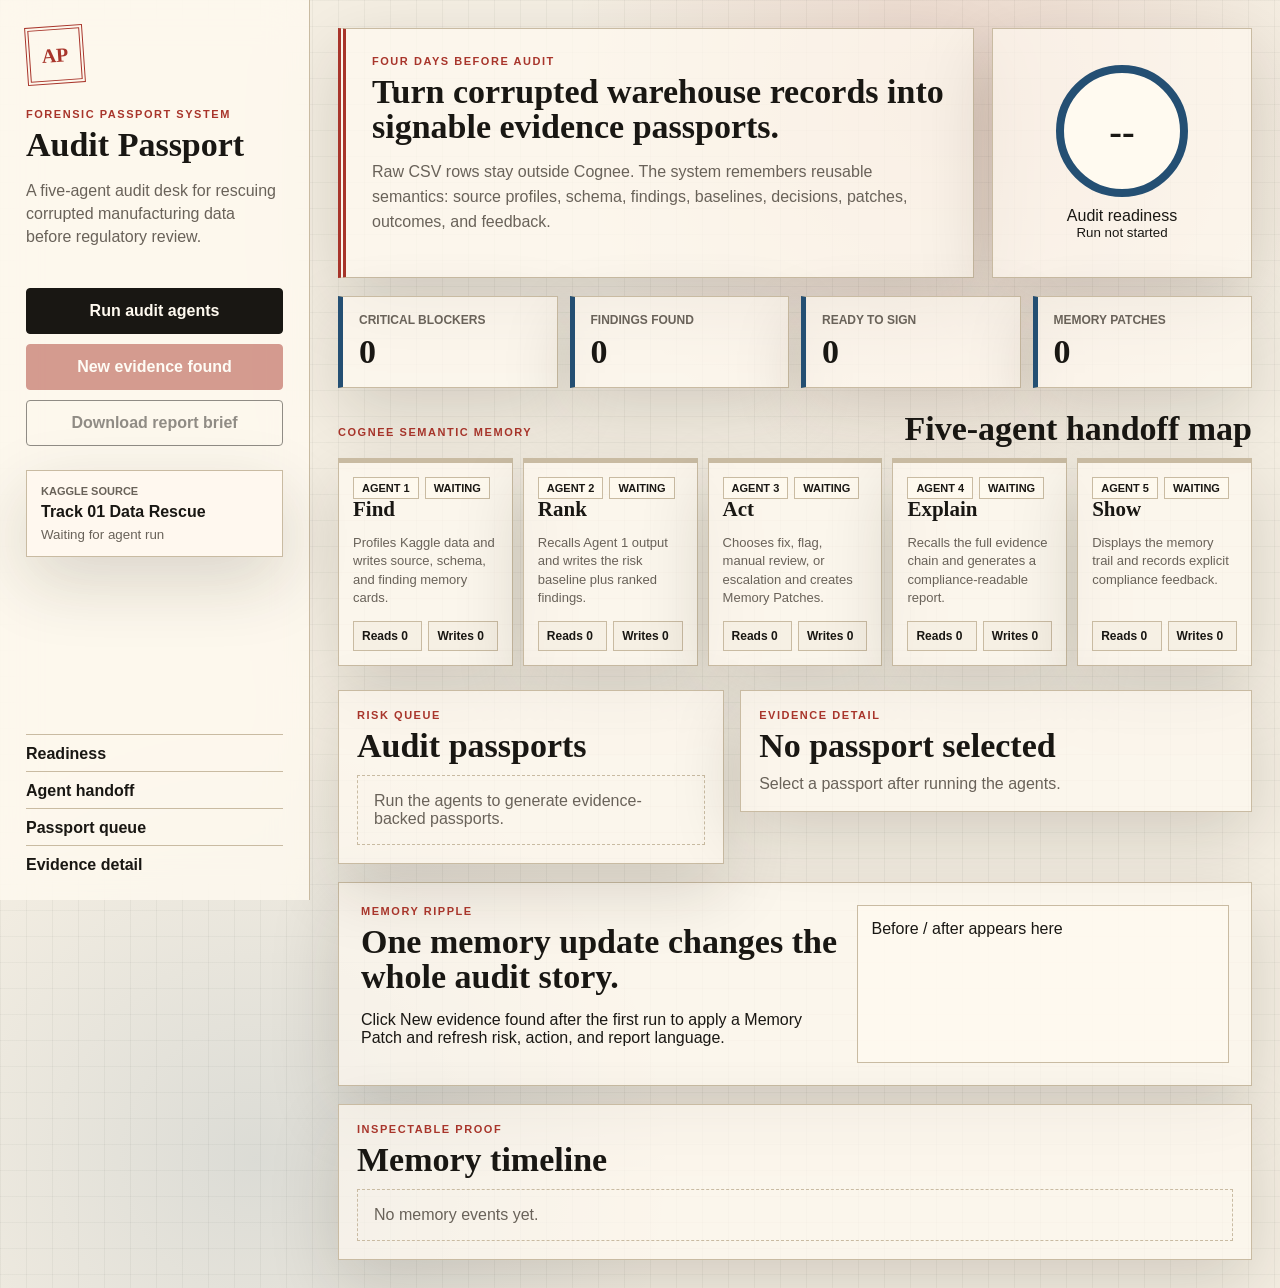
==== web/index.html @ de4929f5 "Initial Audit Passport implementation" ====
<!doctype html>
<html lang="en">
  <head>
    <meta charset="utf-8" />
    <meta name="viewport" content="width=device-width, initial-scale=1" />
    <title>Audit Passport</title>
    <link rel="stylesheet" href="./styles.css" />
  </head>
  <body>
    <div class="app-shell">
      <aside class="sidebar">
        <div class="brand-mark">AP</div>
        <div>
          <p class="eyebrow">Forensic Passport System</p>
          <h1>Audit Passport</h1>
          <p class="sidebar-copy">
            A five-agent audit desk for rescuing corrupted manufacturing data before regulatory review.
          </p>
        </div>

        <div class="control-stack">
          <button class="primary-action" id="runAgentsBtn" type="button">Run audit agents</button>
          <button class="secondary-action" id="rippleBtn" type="button" disabled>New evidence found</button>
          <button class="ghost-action" id="downloadReportBtn" type="button" disabled>Download report brief</button>
        </div>

        <div class="source-panel">
          <span class="panel-label">Kaggle source</span>
          <strong>Track 01 Data Rescue</strong>
          <small id="sourceMeta">Waiting for agent run</small>
        </div>

        <nav class="rail-nav" aria-label="Audit Passport sections">
          <a href="#readiness">Readiness</a>
          <a href="#handoff">Agent handoff</a>
          <a href="#queue">Passport queue</a>
          <a href="#detail">Evidence detail</a>
        </nav>
      </aside>

      <main>
        <section class="hero" id="readiness">
          <div class="hero-copy">
            <p class="eyebrow">Four days before audit</p>
            <h2>Turn corrupted warehouse records into signable evidence passports.</h2>
            <p>
              Raw CSV rows stay outside Cognee. The system remembers reusable semantics:
              source profiles, schema, findings, baselines, decisions, patches, outcomes, and feedback.
            </p>
          </div>
          <div class="readiness-card">
            <div class="score-ring" id="scoreRing">--</div>
            <span>Audit readiness</span>
            <small id="runId">Run not started</small>
          </div>
        </section>

        <section class="metric-grid" aria-label="Audit metrics">
          <article>
            <span>Critical blockers</span>
            <strong id="criticalMetric">0</strong>
          </article>
          <article>
            <span>Findings found</span>
            <strong id="findingsMetric">0</strong>
          </article>
          <article>
            <span>Ready to sign</span>
            <strong id="readyMetric">0</strong>
          </article>
          <article>
            <span>Memory patches</span>
            <strong id="patchMetric">0</strong>
          </article>
        </section>

        <section class="stage-section" id="handoff">
          <div class="section-heading">
            <p class="eyebrow">Cognee semantic memory</p>
            <h2>Five-agent handoff map</h2>
          </div>
          <div class="stage-grid" id="stageGrid"></div>
        </section>

        <section class="workbench">
          <div class="queue-panel" id="queue">
            <div class="section-heading compact">
              <p class="eyebrow">Risk queue</p>
              <h2>Audit passports</h2>
            </div>
            <div class="passport-list" id="passportList">
              <div class="empty-state">Run the agents to generate evidence-backed passports.</div>
            </div>
          </div>

          <div class="detail-panel" id="detail">
            <div class="section-heading compact">
              <p class="eyebrow">Evidence detail</p>
              <h2 id="detailTitle">No passport selected</h2>
            </div>
            <div id="passportDetail" class="detail-body">
              Select a passport after running the agents.
            </div>
          </div>
        </section>

        <section class="ripple-section">
          <div class="ripple-card">
            <div>
              <p class="eyebrow">Memory Ripple</p>
              <h2>One memory update changes the whole audit story.</h2>
              <p id="rippleSummary">
                Click New evidence found after the first run to apply a Memory Patch and refresh risk, action, and report language.
              </p>
            </div>
            <div class="diff-card" id="diffCard">
              <span>Before / after appears here</span>
            </div>
          </div>
        </section>

        <section class="timeline-section">
          <div class="section-heading compact">
            <p class="eyebrow">Inspectable proof</p>
            <h2>Memory timeline</h2>
          </div>
          <div class="timeline" id="memoryTimeline">
            <div class="empty-state">No memory events yet.</div>
          </div>
        </section>
      </main>
    </div>

    <script src="./app.js"></script>
  </body>
</html>
---- web/styles.css ----
:root {
  --paper: #f5efe3;
  --paper-2: #fffaf0;
  --ink: #191713;
  --muted: #696259;
  --rule: #c9bba2;
  --red: #a8352b;
  --blue: #244f73;
  --green: #2e684d;
  --gold: #a77b32;
  --shadow: 0 24px 70px rgba(31, 24, 15, 0.16);
}

* {
  box-sizing: border-box;
}

body {
  margin: 0;
  min-height: 100vh;
  color: var(--ink);
  font-family: "Aptos", "Segoe UI", sans-serif;
  background:
    radial-gradient(circle at 74% 8%, rgba(168, 53, 43, 0.13), transparent 24rem),
    radial-gradient(circle at 20% 90%, rgba(36, 79, 115, 0.12), transparent 26rem),
    linear-gradient(90deg, rgba(25, 23, 19, 0.045) 1px, transparent 1px),
    linear-gradient(rgba(25, 23, 19, 0.035) 1px, transparent 1px),
    var(--paper);
  background-size: auto, auto, 26px 26px, 26px 26px, auto;
}

button,
a {
  font: inherit;
}

button {
  cursor: pointer;
}

button:disabled {
  cursor: not-allowed;
  opacity: 0.48;
}

.app-shell {
  display: grid;
  grid-template-columns: 310px minmax(0, 1fr);
  min-height: 100vh;
}

.sidebar {
  position: sticky;
  top: 0;
  height: 100vh;
  padding: 26px;
  display: flex;
  flex-direction: column;
  gap: 24px;
  border-right: 1px solid var(--rule);
  background: rgba(255, 250, 240, 0.78);
  backdrop-filter: blur(18px);
}

.brand-mark {
  width: 58px;
  height: 58px;
  display: grid;
  place-items: center;
  border: 4px double var(--red);
  color: var(--red);
  font-family: Georgia, serif;
  font-size: 20px;
  font-weight: 800;
  transform: rotate(-4deg);
}

.eyebrow {
  margin: 0 0 8px;
  color: var(--red);
  font-size: 11px;
  font-weight: 900;
  letter-spacing: 0.14em;
  text-transform: uppercase;
}

h1,
h2,
h3 {
  margin: 0;
  font-family: Georgia, "Times New Roman", serif;
  line-height: 1.02;
  letter-spacing: 0;
}

h1 {
  font-size: 34px;
}

h2 {
  font-size: 34px;
}

h3 {
  font-size: 21px;
}

.sidebar-copy {
  color: var(--muted);
  line-height: 1.45;
}

.control-stack {
  display: grid;
  gap: 10px;
}

.primary-action,
.secondary-action,
.ghost-action {
  min-height: 46px;
  border-radius: 4px;
  border: 1px solid var(--ink);
  font-weight: 850;
}

.primary-action {
  background: var(--ink);
  color: var(--paper-2);
}

.secondary-action {
  background: var(--red);
  border-color: var(--red);
  color: #fff;
}

.ghost-action {
  background: transparent;
  color: var(--ink);
}

.source-panel,
.readiness-card,
.metric-grid article,
.stage-card,
.queue-panel,
.detail-panel,
.ripple-card,
.timeline-section {
  border: 1px solid var(--rule);
  background: rgba(255, 250, 240, 0.68);
  box-shadow: var(--shadow);
}

.source-panel {
  padding: 14px;
}

.panel-label {
  display: block;
  margin-bottom: 6px;
  color: var(--muted);
  font-size: 11px;
  font-weight: 800;
  text-transform: uppercase;
}

.source-panel small {
  display: block;
  margin-top: 6px;
  color: var(--muted);
}

.rail-nav {
  display: grid;
  gap: 8px;
  margin-top: auto;
}

.rail-nav a {
  color: var(--ink);
  text-decoration: none;
  font-weight: 800;
  border-top: 1px solid var(--rule);
  padding-top: 10px;
}

main {
  padding: 28px;
}

.hero {
  display: grid;
  grid-template-columns: minmax(0, 1fr) 260px;
  gap: 18px;
  align-items: stretch;
  margin-bottom: 18px;
}

.hero-copy {
  padding: 26px;
  border: 1px solid var(--rule);
  border-left: 8px double var(--red);
  background: rgba(255, 250, 240, 0.72);
  box-shadow: var(--shadow);
}

.hero-copy p:last-child {
  max-width: 850px;
  color: var(--muted);
  line-height: 1.55;
}

.readiness-card {
  padding: 22px;
  display: grid;
  align-content: center;
  justify-items: center;
  text-align: center;
}

.score-ring {
  width: 132px;
  height: 132px;
  display: grid;
  place-items: center;
  border-radius: 999px;
  border: 8px solid var(--blue);
  background: var(--paper-2);
  font-family: Georgia, serif;
  font-size: 38px;
  font-weight: 900;
  margin-bottom: 10px;
}

.metric-grid {
  display: grid;
  grid-template-columns: repeat(4, minmax(0, 1fr));
  gap: 12px;
  margin-bottom: 24px;
}

.metric-grid article {
  padding: 16px;
  border-left: 5px solid var(--blue);
}

.metric-grid span {
  display: block;
  color: var(--muted);
  font-size: 12px;
  font-weight: 900;
  text-transform: uppercase;
}

.metric-grid strong {
  display: block;
  margin-top: 6px;
  font-family: Georgia, serif;
  font-size: 34px;
}

.section-heading {
  display: flex;
  align-items: end;
  justify-content: space-between;
  gap: 16px;
  margin: 12px 0;
}

.section-heading.compact {
  display: block;
  margin-top: 0;
}

.stage-grid {
  display: grid;
  grid-template-columns: repeat(5, minmax(0, 1fr));
  gap: 10px;
  margin-bottom: 24px;
}

.stage-card {
  min-height: 202px;
  padding: 14px;
  display: flex;
  flex-direction: column;
  justify-content: space-between;
}

.stage-card.ready {
  border-top: 5px solid var(--green);
}

.stage-card.waiting {
  border-top: 5px solid var(--rule);
}

.chip-row {
  display: flex;
  flex-wrap: wrap;
  gap: 6px;
}

.chip {
  display: inline-flex;
  align-items: center;
  border: 1px solid var(--rule);
  background: rgba(255, 250, 240, 0.82);
  padding: 4px 8px;
  font-size: 11px;
  font-weight: 900;
  text-transform: uppercase;
}

.stage-card p {
  color: var(--muted);
  line-height: 1.42;
  font-size: 13px;
}

.memory-count {
  display: grid;
  grid-template-columns: 1fr 1fr;
  gap: 6px;
}

.memory-count span {
  border: 1px solid var(--rule);
  background: rgba(245, 239, 227, 0.8);
  padding: 7px 8px;
  font-size: 12px;
  font-weight: 900;
}

.workbench {
  display: grid;
  grid-template-columns: minmax(340px, 0.86fr) minmax(0, 1.14fr);
  gap: 16px;
  align-items: start;
}

.queue-panel,
.detail-panel,
.timeline-section {
  padding: 18px;
}

.passport-list {
  display: grid;
  gap: 10px;
}

.passport-item {
  width: 100%;
  text-align: left;
  padding: 14px;
  background: rgba(255, 250, 240, 0.8);
  border: 1px solid var(--rule);
  border-left: 5px solid var(--blue);
  color: var(--ink);
}

.passport-item.active {
  border-left-color: var(--red);
  box-shadow: 0 12px 26px rgba(168, 53, 43, 0.12);
}

.passport-top {
  display: flex;
  align-items: center;
  justify-content: space-between;
  gap: 8px;
}

.severity-critical {
  color: var(--red);
}

.severity-high {
  color: #b85f21;
}

.severity-medium {
  color: var(--gold);
}

.severity-low {
  color: var(--green);
}

.passport-item strong {
  display: block;
  margin: 6px 0;
}

.passport-item small {
  color: var(--muted);
}

.detail-body {
  color: var(--muted);
}

.detail-block {
  padding: 14px;
  margin-bottom: 10px;
  border: 1px solid var(--rule);
  background: rgba(255, 250, 240, 0.72);
}

.detail-block strong {
  color: var(--ink);
}

.evidence-grid {
  display: grid;
  gap: 8px;
}

.evidence-row {
  border: 1px solid var(--rule);
  background: rgba(245, 239, 227, 0.75);
  padding: 10px;
}

.ripple-section {
  margin-top: 18px;
}

.ripple-card {
  padding: 22px;
  display: grid;
  grid-template-columns: minmax(0, 1fr) minmax(320px, 0.78fr);
  gap: 18px;
  align-items: stretch;
}

.diff-card {
  border: 1px solid var(--rule);
  background: rgba(255, 250, 240, 0.8);
  padding: 14px;
}

.diff-grid {
  display: grid;
  grid-template-columns: 1fr 1fr;
  gap: 10px;
}

.diff-box {
  border: 1px solid var(--rule);
  padding: 12px;
  min-height: 120px;
}

.diff-box.after {
  border-color: var(--green);
}

.diff-label {
  color: var(--muted);
  font-size: 11px;
  font-weight: 900;
  text-transform: uppercase;
}

.timeline-section {
  margin-top: 18px;
}

.timeline {
  display: grid;
  gap: 8px;
}

.timeline-event {
  display: grid;
  grid-template-columns: 150px 130px minmax(0, 1fr);
  gap: 10px;
  padding: 10px 0;
  border-top: 1px solid var(--rule);
  font-size: 13px;
}

.empty-state {
  color: var(--muted);
  border: 1px dashed var(--rule);
  padding: 16px;
}

@media (max-width: 1120px) {
  .app-shell {
    grid-template-columns: 1fr;
  }

  .sidebar {
    position: relative;
    height: auto;
  }

  .hero,
  .workbench,
  .ripple-card {
    grid-template-columns: 1fr;
  }

  .stage-grid,
  .metric-grid {
    grid-template-columns: repeat(2, minmax(0, 1fr));
  }
}

@media (max-width: 680px) {
  main,
  .sidebar {
    padding: 16px;
  }

  .stage-grid,
  .metric-grid,
  .diff-grid {
    grid-template-columns: 1fr;
  }

  h2 {
    font-size: 28px;
  }

  .timeline-event {
    grid-template-columns: 1fr;
  }
}
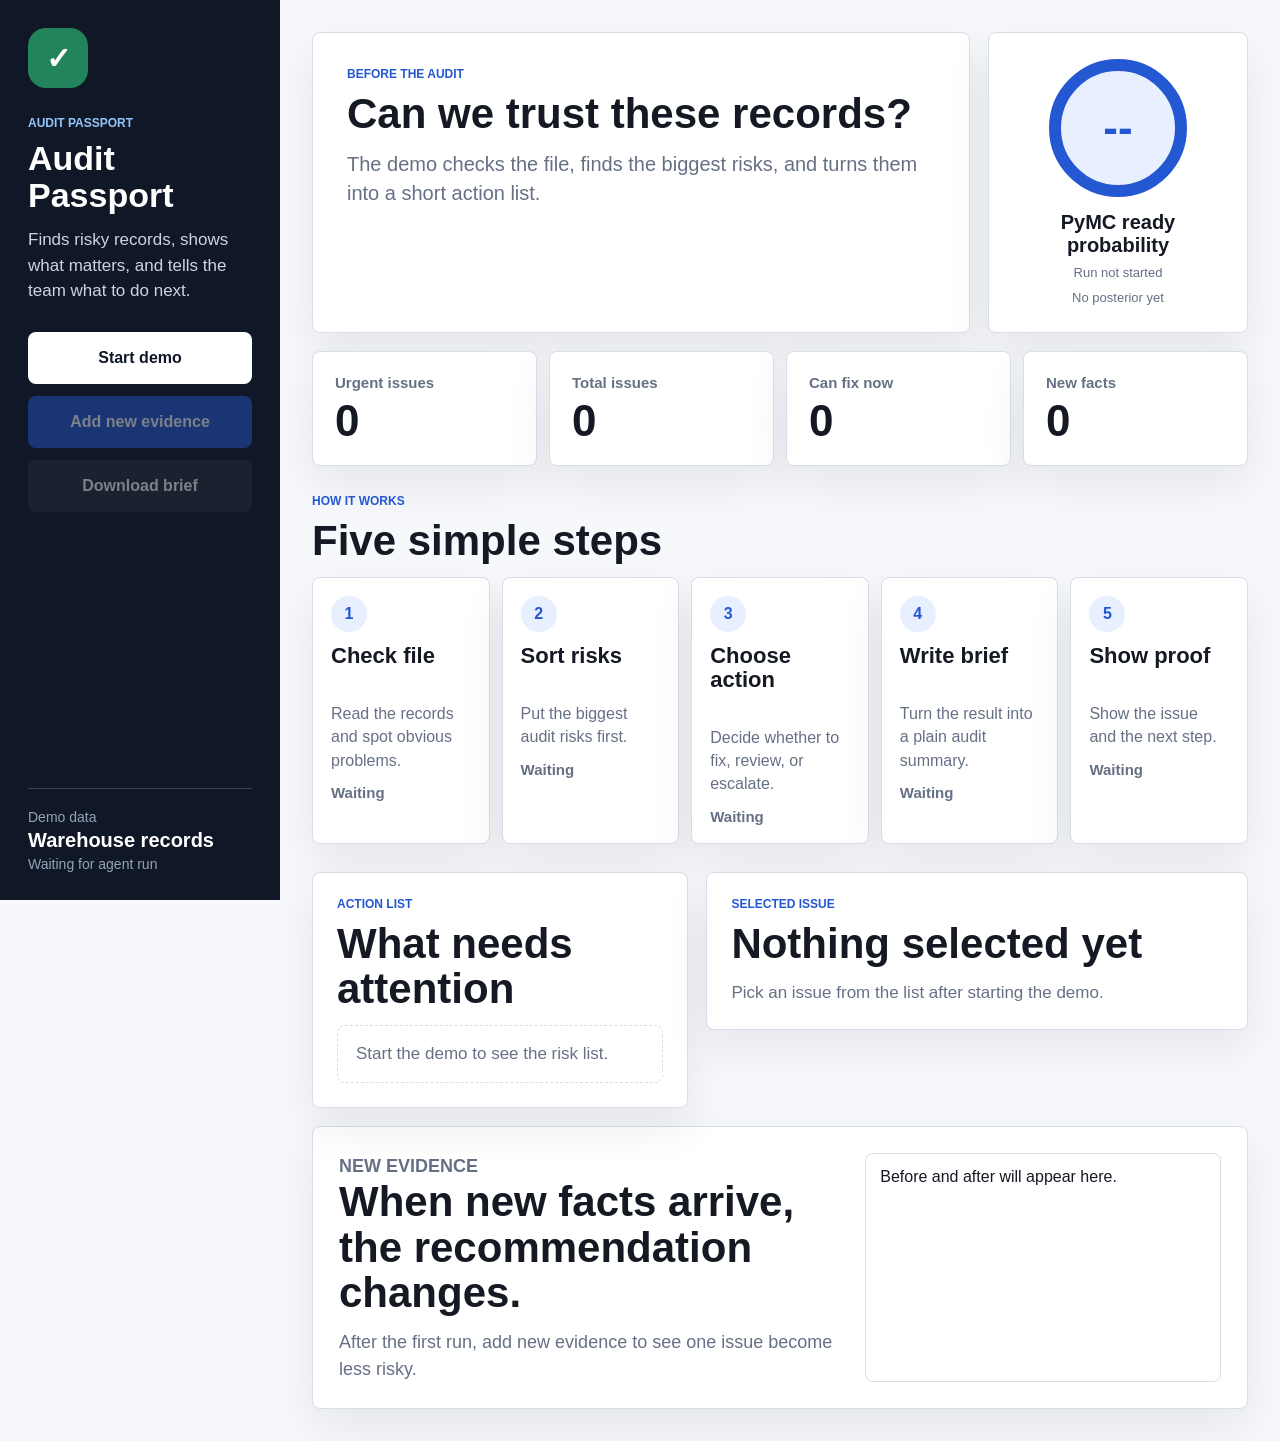
==== commit 57b7d387: "Add PyMC uncertainty scoring" ====
--- a/web/index.html
+++ b/web/index.html
@@ -9,75 +9,68 @@
   <body>
     <div class="app-shell">
       <aside class="sidebar">
-        <div class="brand-mark">AP</div>
+        <div class="brand-mark">✓</div>
         <div>
-          <p class="eyebrow">Forensic Passport System</p>
+          <p class="eyebrow">Audit Passport</p>
           <h1>Audit Passport</h1>
           <p class="sidebar-copy">
-            A five-agent audit desk for rescuing corrupted manufacturing data before regulatory review.
+            Finds risky records, shows what matters, and tells the team what to do next.
           </p>
         </div>
 
         <div class="control-stack">
-          <button class="primary-action" id="runAgentsBtn" type="button">Run audit agents</button>
-          <button class="secondary-action" id="rippleBtn" type="button" disabled>New evidence found</button>
-          <button class="ghost-action" id="downloadReportBtn" type="button" disabled>Download report brief</button>
+          <button class="primary-action" id="runAgentsBtn" type="button">Start demo</button>
+          <button class="secondary-action" id="rippleBtn" type="button" disabled>Add new evidence</button>
+          <button class="ghost-action" id="downloadReportBtn" type="button" disabled>Download brief</button>
         </div>
 
         <div class="source-panel">
-          <span class="panel-label">Kaggle source</span>
-          <strong>Track 01 Data Rescue</strong>
+          <span class="panel-label">Demo data</span>
+          <strong>Warehouse records</strong>
           <small id="sourceMeta">Waiting for agent run</small>
         </div>
-
-        <nav class="rail-nav" aria-label="Audit Passport sections">
-          <a href="#readiness">Readiness</a>
-          <a href="#handoff">Agent handoff</a>
-          <a href="#queue">Passport queue</a>
-          <a href="#detail">Evidence detail</a>
-        </nav>
       </aside>
 
       <main>
         <section class="hero" id="readiness">
           <div class="hero-copy">
-            <p class="eyebrow">Four days before audit</p>
-            <h2>Turn corrupted warehouse records into signable evidence passports.</h2>
+            <p class="eyebrow">Before the audit</p>
+            <h2>Can we trust these records?</h2>
             <p>
-              Raw CSV rows stay outside Cognee. The system remembers reusable semantics:
-              source profiles, schema, findings, baselines, decisions, patches, outcomes, and feedback.
+              The demo checks the file, finds the biggest risks, and turns them into a short action list.
             </p>
           </div>
           <div class="readiness-card">
             <div class="score-ring" id="scoreRing">--</div>
-            <span>Audit readiness</span>
-            <small id="runId">Run not started</small>
+            <span>PyMC ready probability</span>
+            <small id="readyInterval">Run not started</small>
+            <small id="runId">No posterior yet</small>
           </div>
         </section>
 
         <section class="metric-grid" aria-label="Audit metrics">
           <article>
-            <span>Critical blockers</span>
+            <span>Urgent issues</span>
             <strong id="criticalMetric">0</strong>
           </article>
           <article>
-            <span>Findings found</span>
+            <span>Total issues</span>
             <strong id="findingsMetric">0</strong>
           </article>
           <article>
-            <span>Ready to sign</span>
+            <span>Can fix now</span>
             <strong id="readyMetric">0</strong>
           </article>
           <article>
-            <span>Memory patches</span>
+            <span>New facts</span>
             <strong id="patchMetric">0</strong>
           </article>
         </section>
 
         <section class="stage-section" id="handoff">
           <div class="section-heading">
-            <p class="eyebrow">Cognee semantic memory</p>
-            <h2>Five-agent handoff map</h2>
+            <p class="eyebrow">How it works</p>
+            <h2>Five simple steps</h2>
           </div>
           <div class="stage-grid" id="stageGrid"></div>
         </section>
@@ -85,21 +78,21 @@
         <section class="workbench">
           <div class="queue-panel" id="queue">
             <div class="section-heading compact">
-              <p class="eyebrow">Risk queue</p>
-              <h2>Audit passports</h2>
+              <p class="eyebrow">Action list</p>
+              <h2>What needs attention</h2>
             </div>
             <div class="passport-list" id="passportList">
-              <div class="empty-state">Run the agents to generate evidence-backed passports.</div>
+              <div class="empty-state">Start the demo to see the risk list.</div>
             </div>
           </div>
 
           <div class="detail-panel" id="detail">
             <div class="section-heading compact">
-              <p class="eyebrow">Evidence detail</p>
-              <h2 id="detailTitle">No passport selected</h2>
+              <p class="eyebrow">Selected issue</p>
+              <h2 id="detailTitle">Nothing selected yet</h2>
             </div>
             <div id="passportDetail" class="detail-body">
-              Select a passport after running the agents.
+              Pick an issue from the list after starting the demo.
             </div>
           </div>
         </section>
@@ -107,25 +100,15 @@
         <section class="ripple-section">
           <div class="ripple-card">
             <div>
-              <p class="eyebrow">Memory Ripple</p>
-              <h2>One memory update changes the whole audit story.</h2>
+              <p class="eyebrow">New evidence</p>
+              <h2>When new facts arrive, the recommendation changes.</h2>
               <p id="rippleSummary">
-                Click New evidence found after the first run to apply a Memory Patch and refresh risk, action, and report language.
+                After the first run, add new evidence to see one issue become less risky.
               </p>
             </div>
             <div class="diff-card" id="diffCard">
-              <span>Before / after appears here</span>
+              <span>Before and after will appear here.</span>
             </div>
-          </div>
-        </section>
-
-        <section class="timeline-section">
-          <div class="section-heading compact">
-            <p class="eyebrow">Inspectable proof</p>
-            <h2>Memory timeline</h2>
-          </div>
-          <div class="timeline" id="memoryTimeline">
-            <div class="empty-state">No memory events yet.</div>
           </div>
         </section>
       </main>
@@ -134,4 +117,3 @@
     <script src="./app.js"></script>
   </body>
 </html>
-
--- a/web/styles.css
+++ b/web/styles.css
@@ -1,32 +1,34 @@
 :root {
-  --paper: #f5efe3;
-  --paper-2: #fffaf0;
-  --ink: #191713;
-  --muted: #696259;
-  --rule: #c9bba2;
-  --red: #a8352b;
-  --blue: #244f73;
-  --green: #2e684d;
-  --gold: #a77b32;
-  --shadow: 0 24px 70px rgba(31, 24, 15, 0.16);
+  --page: #f7f8fb;
+  --panel: #ffffff;
+  --ink: #151923;
+  --muted: #667085;
+  --line: #d8dde7;
+  --blue: #2458d3;
+  --blue-soft: #e8efff;
+  --red: #c93434;
+  --red-soft: #fff0f0;
+  --green: #21845b;
+  --green-soft: #e7f7ef;
+  --gold: #9a6a15;
+  --gold-soft: #fff5dc;
+  --shadow: 0 18px 45px rgba(21, 25, 35, 0.08);
 }
 
 * {
   box-sizing: border-box;
+}
+
+html {
+  scroll-behavior: smooth;
 }
 
 body {
   margin: 0;
   min-height: 100vh;
   color: var(--ink);
-  font-family: "Aptos", "Segoe UI", sans-serif;
-  background:
-    radial-gradient(circle at 74% 8%, rgba(168, 53, 43, 0.13), transparent 24rem),
-    radial-gradient(circle at 20% 90%, rgba(36, 79, 115, 0.12), transparent 26rem),
-    linear-gradient(90deg, rgba(25, 23, 19, 0.045) 1px, transparent 1px),
-    linear-gradient(rgba(25, 23, 19, 0.035) 1px, transparent 1px),
-    var(--paper);
-  background-size: auto, auto, 26px 26px, 26px 26px, auto;
+  font-family: "Segoe UI", "Aptos", sans-serif;
+  background: var(--page);
 }
 
 button,
@@ -40,12 +42,12 @@
 
 button:disabled {
   cursor: not-allowed;
-  opacity: 0.48;
+  opacity: 0.45;
 }
 
 .app-shell {
   display: grid;
-  grid-template-columns: 310px minmax(0, 1fr);
+  grid-template-columns: 280px minmax(0, 1fr);
   min-height: 100vh;
 }
 
@@ -53,167 +55,162 @@
   position: sticky;
   top: 0;
   height: 100vh;
-  padding: 26px;
+  padding: 28px;
   display: flex;
   flex-direction: column;
-  gap: 24px;
-  border-right: 1px solid var(--rule);
-  background: rgba(255, 250, 240, 0.78);
-  backdrop-filter: blur(18px);
+  gap: 28px;
+  background: #101827;
+  color: #fff;
 }
 
 .brand-mark {
-  width: 58px;
-  height: 58px;
+  width: 60px;
+  height: 60px;
   display: grid;
   place-items: center;
-  border: 4px double var(--red);
-  color: var(--red);
-  font-family: Georgia, serif;
-  font-size: 20px;
-  font-weight: 800;
-  transform: rotate(-4deg);
+  border-radius: 18px;
+  background: var(--green);
+  color: #fff;
+  font-size: 30px;
+  font-weight: 900;
 }
 
 .eyebrow {
-  margin: 0 0 8px;
-  color: var(--red);
-  font-size: 11px;
+  margin: 0 0 10px;
+  color: var(--blue);
+  font-size: 12px;
   font-weight: 900;
-  letter-spacing: 0.14em;
+  letter-spacing: 0;
   text-transform: uppercase;
+}
+
+.sidebar .eyebrow {
+  color: #93c5fd;
+}
+
+h1,
+h2,
+h3,
+p {
+  margin-top: 0;
 }
 
 h1,
 h2,
 h3 {
+  line-height: 1.08;
+  letter-spacing: 0;
+}
+
+h1 {
+  margin-bottom: 14px;
+  font-size: 34px;
+}
+
+h2 {
+  margin-bottom: 14px;
+  font-size: 42px;
+}
+
+h3 {
+  font-size: 22px;
+}
+
+.sidebar-copy {
   margin: 0;
-  font-family: Georgia, "Times New Roman", serif;
-  line-height: 1.02;
-  letter-spacing: 0;
-}
-
-h1 {
-  font-size: 34px;
-}
-
-h2 {
-  font-size: 34px;
-}
-
-h3 {
-  font-size: 21px;
-}
-
-.sidebar-copy {
-  color: var(--muted);
-  line-height: 1.45;
+  color: #cbd5e1;
+  font-size: 17px;
+  line-height: 1.5;
 }
 
 .control-stack {
   display: grid;
-  gap: 10px;
+  gap: 12px;
 }
 
 .primary-action,
 .secondary-action,
 .ghost-action {
-  min-height: 46px;
-  border-radius: 4px;
-  border: 1px solid var(--ink);
-  font-weight: 850;
+  min-height: 52px;
+  border-radius: 8px;
+  border: 0;
+  font-size: 16px;
+  font-weight: 800;
 }
 
 .primary-action {
-  background: var(--ink);
-  color: var(--paper-2);
+  background: #fff;
+  color: #101827;
 }
 
 .secondary-action {
-  background: var(--red);
-  border-color: var(--red);
+  background: var(--blue);
   color: #fff;
 }
 
 .ghost-action {
-  background: transparent;
-  color: var(--ink);
-}
-
-.source-panel,
+  background: rgba(255, 255, 255, 0.1);
+  color: #fff;
+}
+
+.source-panel {
+  margin-top: auto;
+  padding-top: 20px;
+  border-top: 1px solid rgba(255, 255, 255, 0.18);
+}
+
+.panel-label,
+.source-panel small {
+  display: block;
+  color: #94a3b8;
+  font-size: 14px;
+}
+
+.source-panel strong {
+  display: block;
+  margin: 4px 0;
+  font-size: 20px;
+}
+
+main {
+  padding: 32px;
+}
+
+.hero {
+  display: grid;
+  grid-template-columns: minmax(0, 1fr) 260px;
+  gap: 18px;
+  align-items: stretch;
+  margin-bottom: 18px;
+}
+
+.hero-copy,
 .readiness-card,
 .metric-grid article,
 .stage-card,
 .queue-panel,
 .detail-panel,
-.ripple-card,
-.timeline-section {
-  border: 1px solid var(--rule);
-  background: rgba(255, 250, 240, 0.68);
+.ripple-card {
+  border: 1px solid var(--line);
+  border-radius: 8px;
+  background: var(--panel);
   box-shadow: var(--shadow);
 }
 
-.source-panel {
-  padding: 14px;
-}
-
-.panel-label {
-  display: block;
-  margin-bottom: 6px;
-  color: var(--muted);
-  font-size: 11px;
-  font-weight: 800;
-  text-transform: uppercase;
-}
-
-.source-panel small {
-  display: block;
-  margin-top: 6px;
-  color: var(--muted);
-}
-
-.rail-nav {
-  display: grid;
-  gap: 8px;
-  margin-top: auto;
-}
-
-.rail-nav a {
-  color: var(--ink);
-  text-decoration: none;
-  font-weight: 800;
-  border-top: 1px solid var(--rule);
-  padding-top: 10px;
-}
-
-main {
-  padding: 28px;
-}
-
-.hero {
-  display: grid;
-  grid-template-columns: minmax(0, 1fr) 260px;
-  gap: 18px;
-  align-items: stretch;
-  margin-bottom: 18px;
-}
-
 .hero-copy {
+  padding: 34px;
+}
+
+.hero-copy p:last-child {
+  max-width: 720px;
+  margin-bottom: 0;
+  color: var(--muted);
+  font-size: 20px;
+  line-height: 1.45;
+}
+
+.readiness-card {
   padding: 26px;
-  border: 1px solid var(--rule);
-  border-left: 8px double var(--red);
-  background: rgba(255, 250, 240, 0.72);
-  box-shadow: var(--shadow);
-}
-
-.hero-copy p:last-child {
-  max-width: 850px;
-  color: var(--muted);
-  line-height: 1.55;
-}
-
-.readiness-card {
-  padding: 22px;
   display: grid;
   align-content: center;
   justify-items: center;
@@ -221,157 +218,181 @@
 }
 
 .score-ring {
-  width: 132px;
-  height: 132px;
+  width: 138px;
+  height: 138px;
   display: grid;
   place-items: center;
   border-radius: 999px;
-  border: 8px solid var(--blue);
-  background: var(--paper-2);
-  font-family: Georgia, serif;
-  font-size: 38px;
+  border: 12px solid var(--blue);
+  background: var(--blue-soft);
+  color: var(--blue);
+  font-size: 44px;
   font-weight: 900;
-  margin-bottom: 10px;
+  margin-bottom: 14px;
+}
+
+.score-ring.readiness-high {
+  border-style: dashed;
+  border-color: var(--gold);
+  color: var(--gold);
+  opacity: 0.74;
+}
+
+.score-ring.readiness-medium {
+  border-style: double;
+}
+
+.score-ring.readiness-low {
+  border-color: var(--green);
+  color: var(--green);
+}
+
+.readiness-card span {
+  font-size: 20px;
+  font-weight: 900;
+}
+
+.readiness-card small {
+  display: block;
+  max-width: 220px;
+  margin-top: 7px;
+  color: var(--muted);
+  font-size: 13px;
+  line-height: 1.35;
 }
 
 .metric-grid {
   display: grid;
   grid-template-columns: repeat(4, minmax(0, 1fr));
   gap: 12px;
-  margin-bottom: 24px;
+  margin-bottom: 28px;
 }
 
 .metric-grid article {
-  padding: 16px;
-  border-left: 5px solid var(--blue);
+  padding: 22px;
 }
 
 .metric-grid span {
   display: block;
   color: var(--muted);
-  font-size: 12px;
+  font-size: 15px;
+  font-weight: 800;
+}
+
+.metric-grid strong {
+  display: block;
+  margin-top: 8px;
+  font-size: 44px;
+  line-height: 1;
+}
+
+.section-heading {
+  margin: 12px 0;
+}
+
+.section-heading.compact {
+  margin-top: 0;
+}
+
+.stage-grid {
+  display: grid;
+  grid-template-columns: repeat(5, minmax(0, 1fr));
+  gap: 12px;
+  margin-bottom: 28px;
+}
+
+.stage-card {
+  min-height: 178px;
+  padding: 18px;
+  display: grid;
+  align-content: start;
+  gap: 12px;
+}
+
+.step-number {
+  width: 36px;
+  height: 36px;
+  display: grid;
+  place-items: center;
+  border-radius: 999px;
+  background: var(--blue-soft);
+  color: var(--blue);
   font-weight: 900;
-  text-transform: uppercase;
-}
-
-.metric-grid strong {
-  display: block;
-  margin-top: 6px;
-  font-family: Georgia, serif;
-  font-size: 34px;
-}
-
-.section-heading {
-  display: flex;
-  align-items: end;
-  justify-content: space-between;
-  gap: 16px;
-  margin: 12px 0;
-}
-
-.section-heading.compact {
-  display: block;
-  margin-top: 0;
-}
-
-.stage-grid {
-  display: grid;
-  grid-template-columns: repeat(5, minmax(0, 1fr));
-  gap: 10px;
-  margin-bottom: 24px;
-}
-
-.stage-card {
-  min-height: 202px;
-  padding: 14px;
-  display: flex;
-  flex-direction: column;
-  justify-content: space-between;
-}
-
-.stage-card.ready {
-  border-top: 5px solid var(--green);
-}
-
-.stage-card.waiting {
-  border-top: 5px solid var(--rule);
-}
-
-.chip-row {
-  display: flex;
-  flex-wrap: wrap;
-  gap: 6px;
-}
-
-.chip {
-  display: inline-flex;
-  align-items: center;
-  border: 1px solid var(--rule);
-  background: rgba(255, 250, 240, 0.82);
-  padding: 4px 8px;
-  font-size: 11px;
-  font-weight: 900;
-  text-transform: uppercase;
+}
+
+.stage-card.ready .step-number {
+  background: var(--green-soft);
+  color: var(--green);
 }
 
 .stage-card p {
-  color: var(--muted);
-  line-height: 1.42;
-  font-size: 13px;
-}
-
-.memory-count {
-  display: grid;
-  grid-template-columns: 1fr 1fr;
-  gap: 6px;
-}
-
-.memory-count span {
-  border: 1px solid var(--rule);
-  background: rgba(245, 239, 227, 0.8);
-  padding: 7px 8px;
-  font-size: 12px;
-  font-weight: 900;
+  margin: 0;
+  color: var(--muted);
+  font-size: 16px;
+  line-height: 1.45;
+}
+
+.stage-card strong {
+  align-self: end;
+  color: var(--green);
+  font-size: 15px;
+}
+
+.stage-card.waiting strong {
+  color: var(--muted);
 }
 
 .workbench {
   display: grid;
-  grid-template-columns: minmax(340px, 0.86fr) minmax(0, 1.14fr);
-  gap: 16px;
+  grid-template-columns: minmax(300px, 0.82fr) minmax(0, 1.18fr);
+  gap: 18px;
   align-items: start;
 }
 
 .queue-panel,
-.detail-panel,
-.timeline-section {
-  padding: 18px;
+.detail-panel {
+  padding: 24px;
 }
 
 .passport-list {
   display: grid;
-  gap: 10px;
+  gap: 12px;
 }
 
 .passport-item {
   width: 100%;
+  min-height: 104px;
+  padding: 18px;
   text-align: left;
-  padding: 14px;
-  background: rgba(255, 250, 240, 0.8);
-  border: 1px solid var(--rule);
-  border-left: 5px solid var(--blue);
+  border: 2px solid var(--line);
+  border-radius: 8px;
+  background: #fff;
   color: var(--ink);
+  transition: transform 160ms ease, border-color 160ms ease, box-shadow 160ms ease;
 }
 
 .passport-item.active {
-  border-left-color: var(--red);
-  box-shadow: 0 12px 26px rgba(168, 53, 43, 0.12);
+  border-color: var(--blue);
+  box-shadow: 0 12px 24px rgba(36, 88, 211, 0.12);
+}
+
+.passport-item:hover {
+  transform: translateY(-1px);
+}
+
+.passport-item.uncertainty-medium,
+.passport-item.uncertainty-high {
+  opacity: 1;
+  filter: none;
 }
 
 .passport-top {
   display: flex;
   align-items: center;
   justify-content: space-between;
-  gap: 8px;
+  gap: 10px;
+  margin-bottom: 8px;
+  font-weight: 900;
 }
 
 .severity-critical {
@@ -379,7 +400,7 @@
 }
 
 .severity-high {
-  color: #b85f21;
+  color: #d0601d;
 }
 
 .severity-medium {
@@ -390,39 +411,99 @@
   color: var(--green);
 }
 
+.risk-pill {
+  padding: 5px 9px;
+  border-radius: 999px;
+  background: var(--red-soft);
+  color: var(--red);
+  font-size: 14px;
+}
+
 .passport-item strong {
   display: block;
-  margin: 6px 0;
-}
-
-.passport-item small {
-  color: var(--muted);
+  margin-bottom: 8px;
+  font-size: 20px;
+}
+
+.action-line {
+  color: var(--muted);
+  font-size: 16px;
+  font-weight: 800;
 }
 
 .detail-body {
   color: var(--muted);
+  font-size: 17px;
+  line-height: 1.5;
+}
+
+.detail-summary {
+  display: grid;
+  grid-template-columns: repeat(3, minmax(0, 1fr));
+  gap: 10px;
+  margin-bottom: 14px;
+}
+
+.detail-summary > div,
+.detail-block,
+.evidence-row,
+.diff-card,
+.diff-box {
+  border: 1px solid var(--line);
+  border-radius: 8px;
+  background: #fff;
+}
+
+.detail-summary > div {
+  padding: 14px;
+}
+
+.detail-summary span {
+  display: block;
+  margin-bottom: 6px;
+  color: var(--muted);
+  font-size: 14px;
+  font-weight: 800;
+}
+
+.detail-summary strong {
+  color: var(--ink);
+  font-size: 18px;
 }
 
 .detail-block {
-  padding: 14px;
+  padding: 18px;
+  margin-bottom: 12px;
+}
+
+.detail-block h3 {
   margin-bottom: 10px;
-  border: 1px solid var(--rule);
-  background: rgba(255, 250, 240, 0.72);
-}
-
-.detail-block strong {
-  color: var(--ink);
+}
+
+.detail-block p:last-child {
+  margin-bottom: 0;
+}
+
+.update-note {
+  padding: 12px;
+  border-radius: 8px;
+  background: var(--green-soft);
+  color: var(--green);
+  font-weight: 800;
 }
 
 .evidence-grid {
   display: grid;
-  gap: 8px;
+  gap: 10px;
 }
 
 .evidence-row {
-  border: 1px solid var(--rule);
-  background: rgba(245, 239, 227, 0.75);
-  padding: 10px;
+  padding: 12px;
+}
+
+.evidence-row strong,
+.evidence-row span {
+  display: block;
 }
 
 .ripple-section {
@@ -430,16 +511,22 @@
 }
 
 .ripple-card {
-  padding: 22px;
-  display: grid;
-  grid-template-columns: minmax(0, 1fr) minmax(320px, 0.78fr);
+  padding: 26px;
+  display: grid;
+  grid-template-columns: minmax(0, 1fr) minmax(300px, 0.7fr);
   gap: 18px;
   align-items: stretch;
 }
 
+.ripple-card p {
+  max-width: 700px;
+  margin-bottom: 0;
+  color: var(--muted);
+  font-size: 18px;
+  line-height: 1.45;
+}
+
 .diff-card {
-  border: 1px solid var(--rule);
-  background: rgba(255, 250, 240, 0.8);
   padding: 14px;
 }
 
@@ -450,44 +537,36 @@
 }
 
 .diff-box {
-  border: 1px solid var(--rule);
-  padding: 12px;
-  min-height: 120px;
+  min-height: 132px;
+  padding: 18px;
 }
 
 .diff-box.after {
-  border-color: var(--green);
+  background: var(--green-soft);
+  border-color: #b8e3cd;
 }
 
 .diff-label {
   color: var(--muted);
-  font-size: 11px;
+  font-size: 14px;
   font-weight: 900;
-  text-transform: uppercase;
-}
-
-.timeline-section {
-  margin-top: 18px;
-}
-
-.timeline {
-  display: grid;
-  gap: 8px;
-}
-
-.timeline-event {
-  display: grid;
-  grid-template-columns: 150px 130px minmax(0, 1fr);
-  gap: 10px;
-  padding: 10px 0;
-  border-top: 1px solid var(--rule);
-  font-size: 13px;
+}
+
+.diff-box h3 {
+  margin: 8px 0;
+  font-size: 30px;
+}
+
+.diff-box strong {
+  font-size: 18px;
 }
 
 .empty-state {
   color: var(--muted);
-  border: 1px dashed var(--rule);
-  padding: 16px;
+  border: 1px dashed var(--line);
+  border-radius: 8px;
+  padding: 18px;
+  font-size: 17px;
 }
 
 @media (max-width: 1120px) {
@@ -515,21 +594,17 @@
 @media (max-width: 680px) {
   main,
   .sidebar {
-    padding: 16px;
+    padding: 18px;
+  }
+
+  h2 {
+    font-size: 32px;
   }
 
   .stage-grid,
   .metric-grid,
+  .detail-summary,
   .diff-grid {
     grid-template-columns: 1fr;
   }
-
-  h2 {
-    font-size: 28px;
-  }
-
-  .timeline-event {
-    grid-template-columns: 1fr;
-  }
-}
-
+}
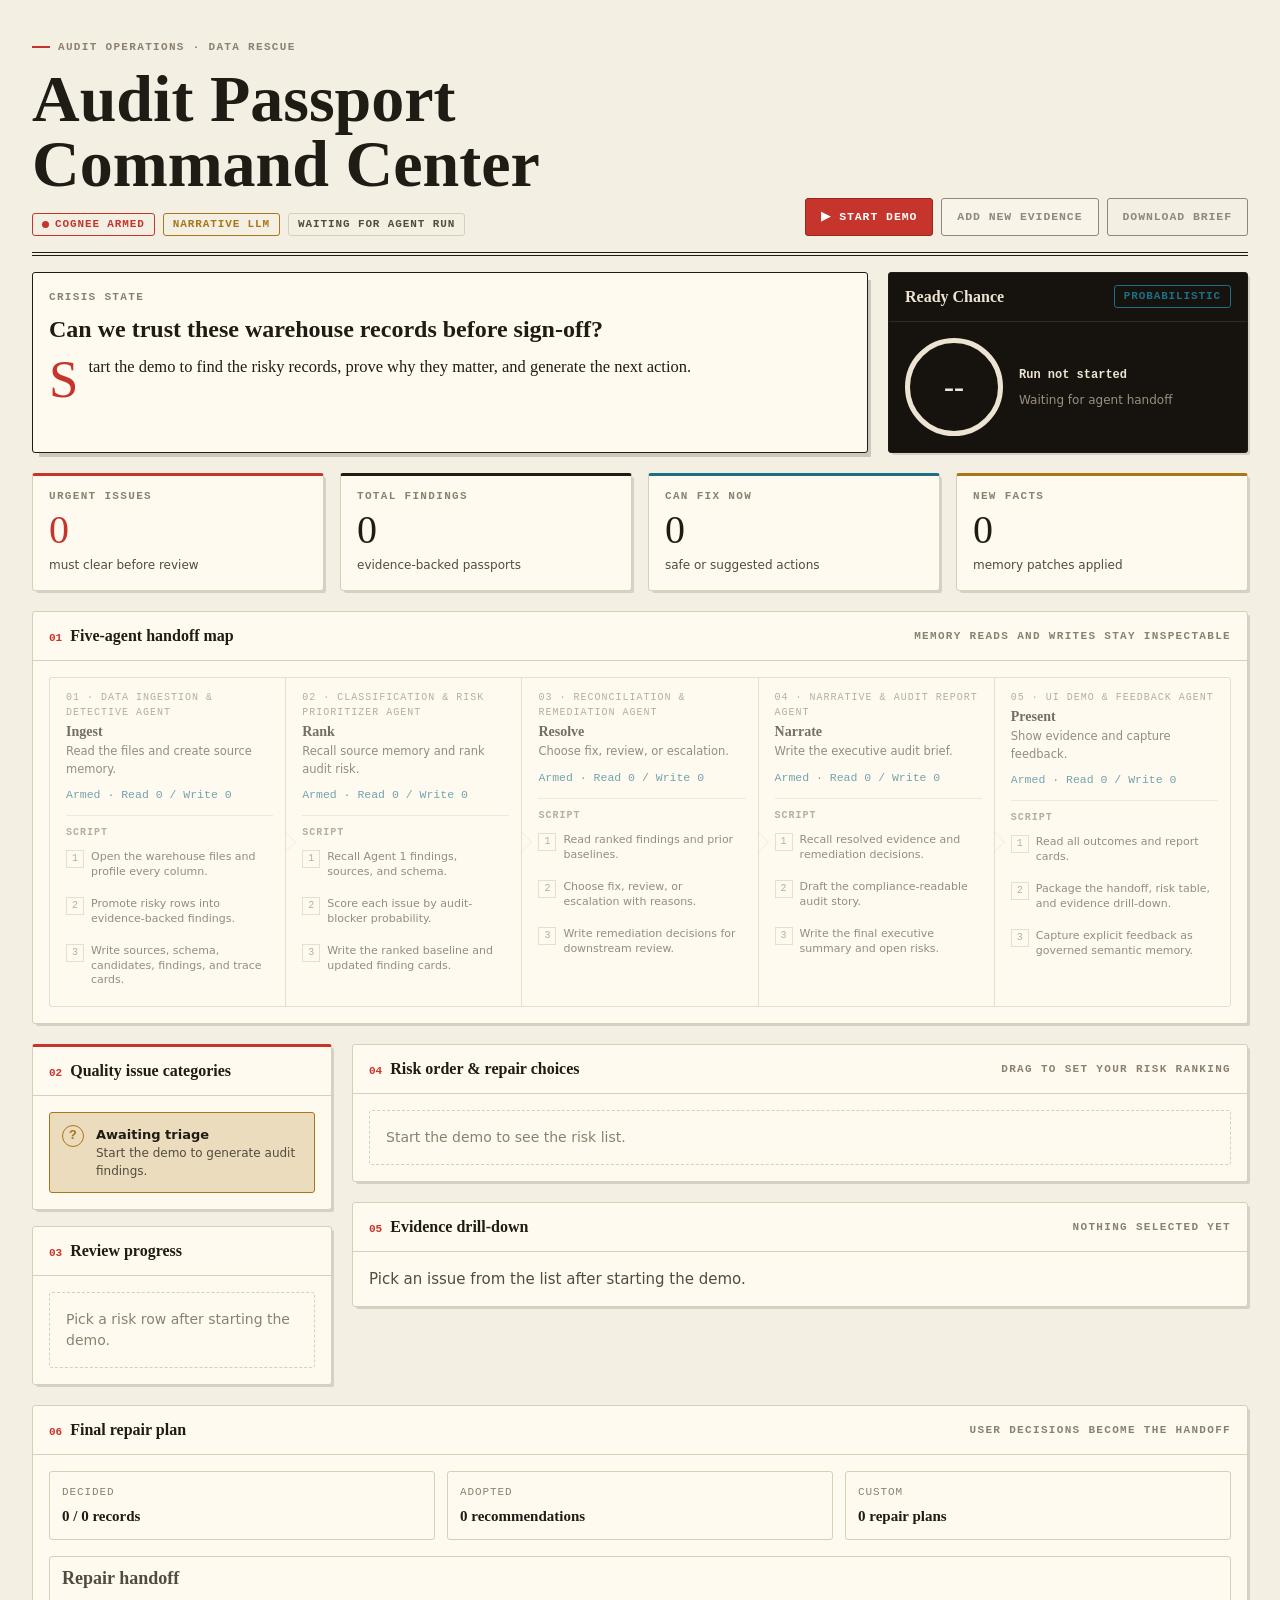
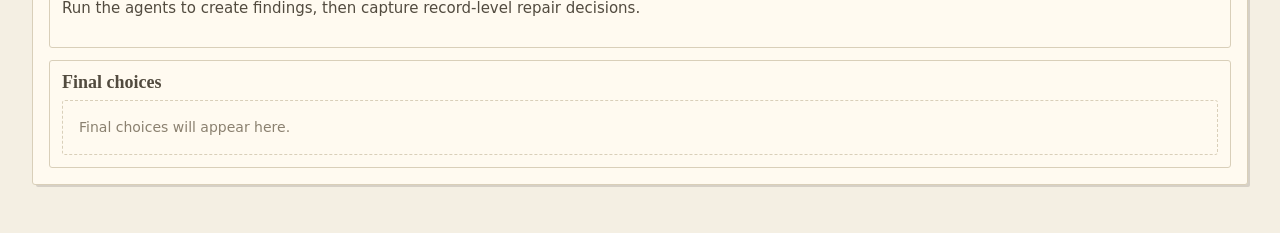
==== commit e753bfb8: "Add GPT multi-agent pipeline, web server, and design updates Co-Authored-By: Claude Opus 4.8 <norepl" ====
--- a/web/index.html
+++ b/web/index.html
@@ -7,112 +7,176 @@
     <link rel="stylesheet" href="./styles.css" />
   </head>
   <body>
-    <div class="app-shell">
-      <aside class="sidebar">
-        <div class="brand-mark">✓</div>
-        <div>
-          <p class="eyebrow">Audit Passport</p>
-          <h1>Audit Passport</h1>
-          <p class="sidebar-copy">
-            Finds risky records, shows what matters, and tells the team what to do next.
-          </p>
+    <div class="app">
+      <section class="hero">
+        <div class="hero-l">
+          <p class="label kicker-rule">Audit Operations · Data Rescue</p>
+          <h1 class="masthead">Audit Passport<br />Command Center</h1>
+          <div class="badge-row">
+            <span class="badge badge-live"><span class="dot"></span>Cognee armed</span>
+            <span class="badge badge-llm">Narrative LLM</span>
+            <span class="badge badge-ghost" id="sourceMeta">Waiting for agent run</span>
+          </div>
         </div>
 
-        <div class="control-stack">
-          <button class="primary-action" id="runAgentsBtn" type="button">Start demo</button>
-          <button class="secondary-action" id="rippleBtn" type="button" disabled>Add new evidence</button>
-          <button class="ghost-action" id="downloadReportBtn" type="button" disabled>Download brief</button>
+        <div class="hero-r">
+          <div class="control-stack">
+            <button class="btn btn-crisis" id="runAgentsBtn" type="button">▶ Start demo</button>
+            <button class="btn" id="rippleBtn" type="button" disabled>Add new evidence</button>
+            <button class="btn btn-ghost" id="downloadReportBtn" type="button" disabled>Download brief</button>
+          </div>
+        </div>
+      </section>
+
+      <hr class="hr-double" />
+
+      <section class="brief-grid" id="readiness">
+        <div class="narrative brief-card">
+          <div class="card-bd">
+            <p class="label">Crisis state</p>
+            <h2>Can we trust these warehouse records before sign-off?</h2>
+            <p id="executiveSummary" class="narrative-body dropcap">
+              Start the demo to find the risky records, prove why they matter, and generate the next action.
+            </p>
+          </div>
         </div>
 
-        <div class="source-panel">
-          <span class="panel-label">Demo data</span>
-          <strong>Warehouse records</strong>
-          <small id="sourceMeta">Waiting for agent run</small>
+        <div class="blackbox ready-box">
+          <div class="blackbox-hd">
+            <span class="panel-title">Ready Chance</span>
+            <span class="badge badge-armed">Probabilistic</span>
+          </div>
+          <div class="ready-body">
+            <div class="score-ring" id="scoreRing">--</div>
+            <div>
+              <strong id="readyInterval">Run not started</strong>
+              <small id="runId">Waiting for agent handoff</small>
+            </div>
+          </div>
         </div>
-      </aside>
+      </section>
 
-      <main>
-        <section class="hero" id="readiness">
-          <div class="hero-copy">
-            <p class="eyebrow">Before the audit</p>
-            <h2>Can we trust these records?</h2>
-            <p>
-              The demo checks the file, finds the biggest risks, and turns them into a short action list.
-            </p>
-          </div>
-          <div class="readiness-card">
-            <div class="score-ring" id="scoreRing">--</div>
-            <span>PyMC ready probability</span>
-            <small id="readyInterval">Run not started</small>
-            <small id="runId">No posterior yet</small>
-          </div>
-        </section>
+      <section class="metric-row" aria-label="Audit metrics">
+        <article class="metric is-crisis">
+          <span class="label metric-k">Urgent issues</span>
+          <strong class="metric-v" id="criticalMetric">0</strong>
+          <span class="metric-foot">must clear before review</span>
+        </article>
+        <article class="metric">
+          <span class="label metric-k">Total findings</span>
+          <strong class="metric-v" id="findingsMetric">0</strong>
+          <span class="metric-foot">evidence-backed passports</span>
+        </article>
+        <article class="metric is-cool">
+          <span class="label metric-k">Can fix now</span>
+          <strong class="metric-v" id="readyMetric">0</strong>
+          <span class="metric-foot">safe or suggested actions</span>
+        </article>
+        <article class="metric is-watch">
+          <span class="label metric-k">New facts</span>
+          <strong class="metric-v" id="patchMetric">0</strong>
+          <span class="metric-foot">memory patches applied</span>
+        </article>
+      </section>
 
-        <section class="metric-grid" aria-label="Audit metrics">
-          <article>
-            <span>Urgent issues</span>
-            <strong id="criticalMetric">0</strong>
-          </article>
-          <article>
-            <span>Total issues</span>
-            <strong id="findingsMetric">0</strong>
-          </article>
-          <article>
-            <span>Can fix now</span>
-            <strong id="readyMetric">0</strong>
-          </article>
-          <article>
-            <span>New facts</span>
-            <strong id="patchMetric">0</strong>
-          </article>
-        </section>
+      <section class="card pipeline-card" id="handoff">
+        <div class="card-hd">
+          <span class="panel-title"><span class="seq">01</span> Five-agent handoff map</span>
+          <span class="label">Memory reads and writes stay inspectable</span>
+        </div>
+        <div class="card-bd">
+          <div class="pipeline" id="stageGrid"></div>
+        </div>
+      </section>
 
-        <section class="stage-section" id="handoff">
-          <div class="section-heading">
-            <p class="eyebrow">How it works</p>
-            <h2>Five simple steps</h2>
-          </div>
-          <div class="stage-grid" id="stageGrid"></div>
-        </section>
-
-        <section class="workbench">
-          <div class="queue-panel" id="queue">
-            <div class="section-heading compact">
-              <p class="eyebrow">Action list</p>
-              <h2>What needs attention</h2>
+      <section class="body-grid">
+        <aside class="stack gap4">
+          <div class="card card-accent-top">
+            <div class="card-hd">
+              <span class="panel-title"><span class="seq">02</span> Quality issue categories</span>
             </div>
-            <div class="passport-list" id="passportList">
-              <div class="empty-state">Start the demo to see the risk list.</div>
+            <div class="card-bd stack gap3" id="qualityAlerts">
+              <div class="qalert is-watch">
+                <span class="q-ic">?</span>
+                <div>
+                  <div class="q-t">Awaiting triage</div>
+                  <div class="q-d">Start the demo to generate audit findings.</div>
+                </div>
+              </div>
             </div>
           </div>
 
-          <div class="detail-panel" id="detail">
-            <div class="section-heading compact">
-              <p class="eyebrow">Selected issue</p>
-              <h2 id="detailTitle">Nothing selected yet</h2>
+          <div class="card">
+            <div class="card-hd">
+              <span class="panel-title"><span class="seq">03</span> Review progress</span>
             </div>
-            <div id="passportDetail" class="detail-body">
-              Pick an issue from the list after starting the demo.
+            <div class="card-bd" id="actionSummary">
+              <div class="empty-state">Pick a risk row after starting the demo.</div>
             </div>
           </div>
-        </section>
+        </aside>
 
-        <section class="ripple-section">
-          <div class="ripple-card">
+        <main class="stack gap5">
+          <section class="card" id="queue">
+            <div class="card-hd">
+              <span class="panel-title"><span class="seq">04</span> Risk order & repair choices</span>
+              <span class="label">Drag to set your risk ranking</span>
+            </div>
+            <div class="card-bd table-wrap" id="passportList">
+              <div class="empty-state">Start the demo to see the risk list.</div>
+            </div>
+          </section>
+
+          <section class="card evidence-card" id="detail">
+            <div class="card-hd">
+              <span class="panel-title"><span class="seq">05</span> Evidence drill-down</span>
+              <span class="label" id="detailTitle">Nothing selected yet</span>
+            </div>
+            <div id="passportDetail" class="card-bd detail-body">
+              Pick an issue from the risk table after starting the demo.
+            </div>
+          </section>
+        </main>
+
+      </section>
+
+      <section class="card evidence-card action-panel" id="final-plan">
+        <div class="card-hd">
+          <span class="panel-title"><span class="seq">06</span> Final repair plan</span>
+          <span class="label">User decisions become the handoff</span>
+        </div>
+        <div class="card-bd detail-body action-body">
+          <div class="detail-summary final-summary" id="finalSummary">
             <div>
-              <p class="eyebrow">New evidence</p>
-              <h2>When new facts arrive, the recommendation changes.</h2>
-              <p id="rippleSummary">
-                After the first run, add new evidence to see one issue become less risky.
-              </p>
+              <span>Decided</span>
+              <strong>0 / 0 records</strong>
             </div>
-            <div class="diff-card" id="diffCard">
-              <span>Before and after will appear here.</span>
+            <div>
+              <span>Adopted</span>
+              <strong>0 recommendations</strong>
+            </div>
+            <div>
+              <span>Custom</span>
+              <strong>0 repair plans</strong>
             </div>
           </div>
-        </section>
-      </main>
+          <div class="detail-block">
+            <h3>Repair handoff</h3>
+            <p id="rippleSummary">
+              Adopt or reject record-level recommendations to build a final remediation plan.
+            </p>
+          </div>
+          <div class="detail-block evidence-preview">
+            <h3>Final choices</h3>
+            <div class="evidence-grid final-decision-list" id="diffCard">
+              <div class="empty-state">Final choices will appear here.</div>
+            </div>
+          </div>
+        </div>
+      </section>
     </div>
+
+    <div class="dialog-root" id="rejectDialog" aria-hidden="true"></div>
 
     <script src="./app.js"></script>
   </body>
--- a/web/styles.css
+++ b/web/styles.css
@@ -1,34 +1,67 @@
 :root {
-  --page: #f7f8fb;
-  --panel: #ffffff;
-  --ink: #151923;
-  --muted: #667085;
-  --line: #d8dde7;
-  --blue: #2458d3;
-  --blue-soft: #e8efff;
-  --red: #c93434;
-  --red-soft: #fff0f0;
-  --green: #21845b;
-  --green-soft: #e7f7ef;
-  --gold: #9a6a15;
-  --gold-soft: #fff5dc;
-  --shadow: 0 18px 45px rgba(21, 25, 35, 0.08);
+  --paper: #f4efe3;
+  --surface: #fffaf0;
+  --surface-2: #f0e9da;
+  --surface-ink: #16130e;
+  --ink: #1f1b15;
+  --ink-2: #524b3f;
+  --ink-3: #8b8170;
+  --ink-on-dark: #ece3d2;
+  --ink-on-dark-2: #9a9080;
+  --rule: #d9cfb9;
+  --rule-strong: #1f1b15;
+  --rule-faint: #e7decb;
+  --crisis: #c6352b;
+  --crisis-deep: #9b261e;
+  --crisis-tint: #f1d8d1;
+  --crisis-ink: #7c1d16;
+  --cool: #1d6f87;
+  --cool-deep: #145467;
+  --cool-tint: #d4e4e8;
+  --cool-ink: #0f4150;
+  --watch: #a9761a;
+  --watch-tint: #ecdcbe;
+  --watch-ink: #6e4b0e;
+  --shadow-card: 3px 3px 0 -1px rgba(31, 27, 21, 0.14);
+  --shadow-raise: 5px 6px 0 -2px rgba(31, 27, 21, 0.18);
+  --shadow-hard: 3px 3px 0 0 var(--ink);
+  --font-display: Georgia, "Times New Roman", serif;
+  --font-serif: Georgia, "Times New Roman", serif;
+  --font-sans: "Segoe UI", "Aptos", system-ui, sans-serif;
+  --font-mono: "Cascadia Mono", "IBM Plex Mono", ui-monospace, monospace;
+  --s1: 4px;
+  --s2: 8px;
+  --s3: 12px;
+  --s4: 16px;
+  --s5: 20px;
+  --s6: 24px;
+  --s7: 32px;
+  --s8: 48px;
+  --radius: 3px;
 }
 
 * {
   box-sizing: border-box;
 }
 
+html,
+body {
+  margin: 0;
+  padding: 0;
+}
+
 html {
   scroll-behavior: smooth;
 }
 
 body {
-  margin: 0;
   min-height: 100vh;
+  background: var(--paper);
   color: var(--ink);
-  font-family: "Segoe UI", "Aptos", sans-serif;
-  background: var(--page);
+  font-family: var(--font-sans);
+  font-size: 15px;
+  line-height: 1.5;
+  text-rendering: optimizeLegibility;
 }
 
 button,
@@ -42,50 +75,7 @@
 
 button:disabled {
   cursor: not-allowed;
-  opacity: 0.45;
-}
-
-.app-shell {
-  display: grid;
-  grid-template-columns: 280px minmax(0, 1fr);
-  min-height: 100vh;
-}
-
-.sidebar {
-  position: sticky;
-  top: 0;
-  height: 100vh;
-  padding: 28px;
-  display: flex;
-  flex-direction: column;
-  gap: 28px;
-  background: #101827;
-  color: #fff;
-}
-
-.brand-mark {
-  width: 60px;
-  height: 60px;
-  display: grid;
-  place-items: center;
-  border-radius: 18px;
-  background: var(--green);
-  color: #fff;
-  font-size: 30px;
-  font-weight: 900;
-}
-
-.eyebrow {
-  margin: 0 0 10px;
-  color: var(--blue);
-  font-size: 12px;
-  font-weight: 900;
-  letter-spacing: 0;
-  text-transform: uppercase;
-}
-
-.sidebar .eyebrow {
-  color: #93c5fd;
+  opacity: 0.48;
 }
 
 h1,
@@ -98,513 +88,1471 @@
 h1,
 h2,
 h3 {
-  line-height: 1.08;
+  font-family: var(--font-serif);
+  font-weight: 600;
+  line-height: 1.1;
   letter-spacing: 0;
 }
 
-h1 {
-  margin-bottom: 14px;
-  font-size: 34px;
-}
-
 h2 {
-  margin-bottom: 14px;
-  font-size: 42px;
+  margin-bottom: var(--s3);
+  font-size: 24px;
 }
 
 h3 {
-  font-size: 22px;
-}
-
-.sidebar-copy {
+  margin-bottom: var(--s2);
+  font-size: 18px;
+}
+
+.app {
+  max-width: 1480px;
+  margin: 0 auto;
+  padding: var(--s7) var(--s7) var(--s8);
+}
+
+.masthead {
   margin: 0;
-  color: #cbd5e1;
-  font-size: 17px;
-  line-height: 1.5;
-}
-
+  font-family: var(--font-serif);
+  font-size: clamp(42px, 5.2vw, 66px);
+  font-weight: 700;
+  line-height: 0.98;
+  letter-spacing: 0;
+}
+
+.label {
+  color: var(--ink-3);
+  font-family: var(--font-mono);
+  font-size: 11px;
+  font-weight: 600;
+  letter-spacing: 0.12em;
+  text-transform: uppercase;
+}
+
+.mono,
+.num {
+  font-family: var(--font-mono);
+  font-variant-numeric: tabular-nums;
+}
+
+.hr-double {
+  height: 4px;
+  margin: var(--s4) 0;
+  border: 0;
+  border-top: 1px solid var(--rule-strong);
+  border-bottom: 1px solid var(--rule-strong);
+}
+
+.kicker-rule {
+  display: inline-flex;
+  align-items: center;
+  gap: var(--s2);
+  margin-bottom: var(--s3);
+}
+
+.kicker-rule::before {
+  width: 18px;
+  height: 2px;
+  background: var(--crisis);
+  content: "";
+}
+
+.hero {
+  display: flex;
+  justify-content: space-between;
+  align-items: flex-end;
+  gap: var(--s6);
+  flex-wrap: wrap;
+}
+
+.hero-l {
+  min-width: 320px;
+}
+
+.hero-r {
+  flex: none;
+}
+
+.badge-row,
 .control-stack {
-  display: grid;
-  gap: 12px;
-}
-
-.primary-action,
-.secondary-action,
-.ghost-action {
-  min-height: 52px;
-  border-radius: 8px;
-  border: 0;
-  font-size: 16px;
-  font-weight: 800;
-}
-
-.primary-action {
-  background: #fff;
-  color: #101827;
-}
-
-.secondary-action {
-  background: var(--blue);
+  display: flex;
+  align-items: center;
+  flex-wrap: wrap;
+  gap: var(--s2);
+}
+
+.badge-row {
+  margin-top: var(--s4);
+}
+
+.badge {
+  display: inline-flex;
+  align-items: center;
+  gap: 6px;
+  padding: 5px 9px;
+  border: 1px solid currentColor;
+  border-radius: var(--radius);
+  color: var(--ink-2);
+  font-family: var(--font-mono);
+  font-size: 11px;
+  font-weight: 700;
+  letter-spacing: 0.08em;
+  line-height: 1;
+  text-transform: uppercase;
+  white-space: nowrap;
+}
+
+.badge .dot {
+  width: 7px;
+  height: 7px;
+  border-radius: 50%;
+  background: currentColor;
+}
+
+.badge-live {
+  color: var(--crisis);
+}
+
+.badge-live .dot {
+  animation: pulse 1.3s ease-in-out infinite;
+}
+
+.badge-armed {
+  color: var(--cool);
+}
+
+.badge-llm {
+  color: var(--watch);
+}
+
+.badge-ghost {
+  color: var(--ink-2);
+  border-color: var(--rule);
+}
+
+@keyframes pulse {
+  0%,
+  100% {
+    opacity: 1;
+    transform: scale(1);
+  }
+
+  50% {
+    opacity: 0.35;
+    transform: scale(0.78);
+  }
+}
+
+.btn {
+  display: inline-flex;
+  align-items: center;
+  gap: var(--s2);
+  padding: 9px 15px;
+  border: 1px solid var(--rule-strong);
+  border-radius: var(--radius);
+  background: var(--surface);
+  color: var(--ink);
+  font-family: var(--font-mono);
+  font-size: 11.5px;
+  font-weight: 700;
+  letter-spacing: 0.08em;
+  text-transform: uppercase;
+  transition: box-shadow 0.15s ease, transform 0.15s ease;
+}
+
+.btn:hover:not(:disabled) {
+  box-shadow: var(--shadow-hard);
+  transform: translate(-1px, -1px);
+}
+
+.btn-crisis {
+  border-color: var(--crisis-deep);
+  background: var(--crisis);
   color: #fff;
 }
 
-.ghost-action {
-  background: rgba(255, 255, 255, 0.1);
-  color: #fff;
-}
-
-.source-panel {
-  margin-top: auto;
-  padding-top: 20px;
-  border-top: 1px solid rgba(255, 255, 255, 0.18);
-}
-
-.panel-label,
-.source-panel small {
-  display: block;
-  color: #94a3b8;
-  font-size: 14px;
-}
-
-.source-panel strong {
-  display: block;
-  margin: 4px 0;
-  font-size: 20px;
-}
-
-main {
-  padding: 32px;
-}
-
-.hero {
-  display: grid;
-  grid-template-columns: minmax(0, 1fr) 260px;
-  gap: 18px;
-  align-items: stretch;
-  margin-bottom: 18px;
-}
-
-.hero-copy,
-.readiness-card,
-.metric-grid article,
-.stage-card,
-.queue-panel,
-.detail-panel,
-.ripple-card {
-  border: 1px solid var(--line);
-  border-radius: 8px;
-  background: var(--panel);
-  box-shadow: var(--shadow);
-}
-
-.hero-copy {
-  padding: 34px;
-}
-
-.hero-copy p:last-child {
-  max-width: 720px;
-  margin-bottom: 0;
-  color: var(--muted);
-  font-size: 20px;
-  line-height: 1.45;
-}
-
-.readiness-card {
-  padding: 26px;
-  display: grid;
-  align-content: center;
-  justify-items: center;
-  text-align: center;
-}
-
-.score-ring {
-  width: 138px;
-  height: 138px;
-  display: grid;
-  place-items: center;
-  border-radius: 999px;
-  border: 12px solid var(--blue);
-  background: var(--blue-soft);
-  color: var(--blue);
-  font-size: 44px;
-  font-weight: 900;
-  margin-bottom: 14px;
-}
-
-.score-ring.readiness-high {
-  border-style: dashed;
-  border-color: var(--gold);
-  color: var(--gold);
-  opacity: 0.74;
-}
-
-.score-ring.readiness-medium {
-  border-style: double;
-}
-
-.score-ring.readiness-low {
-  border-color: var(--green);
-  color: var(--green);
-}
-
-.readiness-card span {
-  font-size: 20px;
-  font-weight: 900;
-}
-
-.readiness-card small {
-  display: block;
-  max-width: 220px;
-  margin-top: 7px;
-  color: var(--muted);
-  font-size: 13px;
-  line-height: 1.35;
-}
-
-.metric-grid {
-  display: grid;
-  grid-template-columns: repeat(4, minmax(0, 1fr));
-  gap: 12px;
-  margin-bottom: 28px;
-}
-
-.metric-grid article {
-  padding: 22px;
-}
-
-.metric-grid span {
-  display: block;
-  color: var(--muted);
-  font-size: 15px;
-  font-weight: 800;
-}
-
-.metric-grid strong {
-  display: block;
-  margin-top: 8px;
-  font-size: 44px;
-  line-height: 1;
-}
-
-.section-heading {
-  margin: 12px 0;
-}
-
-.section-heading.compact {
-  margin-top: 0;
-}
-
-.stage-grid {
-  display: grid;
-  grid-template-columns: repeat(5, minmax(0, 1fr));
-  gap: 12px;
-  margin-bottom: 28px;
-}
-
-.stage-card {
-  min-height: 178px;
-  padding: 18px;
-  display: grid;
-  align-content: start;
-  gap: 12px;
-}
-
-.step-number {
-  width: 36px;
-  height: 36px;
-  display: grid;
-  place-items: center;
-  border-radius: 999px;
-  background: var(--blue-soft);
-  color: var(--blue);
-  font-weight: 900;
-}
-
-.stage-card.ready .step-number {
-  background: var(--green-soft);
-  color: var(--green);
-}
-
-.stage-card p {
-  margin: 0;
-  color: var(--muted);
-  font-size: 16px;
-  line-height: 1.45;
-}
-
-.stage-card strong {
-  align-self: end;
-  color: var(--green);
-  font-size: 15px;
-}
-
-.stage-card.waiting strong {
-  color: var(--muted);
-}
-
-.workbench {
-  display: grid;
-  grid-template-columns: minmax(300px, 0.82fr) minmax(0, 1.18fr);
-  gap: 18px;
-  align-items: start;
-}
-
-.queue-panel,
-.detail-panel {
-  padding: 24px;
-}
-
-.passport-list {
-  display: grid;
-  gap: 12px;
-}
-
-.passport-item {
-  width: 100%;
-  min-height: 104px;
-  padding: 18px;
-  text-align: left;
-  border: 2px solid var(--line);
-  border-radius: 8px;
-  background: #fff;
-  color: var(--ink);
-  transition: transform 160ms ease, border-color 160ms ease, box-shadow 160ms ease;
-}
-
-.passport-item.active {
-  border-color: var(--blue);
-  box-shadow: 0 12px 24px rgba(36, 88, 211, 0.12);
-}
-
-.passport-item:hover {
-  transform: translateY(-1px);
-}
-
-.passport-item.uncertainty-medium,
-.passport-item.uncertainty-high {
-  opacity: 1;
-  filter: none;
-}
-
-.passport-top {
+.btn-ghost {
+  background: transparent;
+}
+
+.card,
+.metric,
+.narrative,
+.blackbox {
+  min-width: 0;
+  background: var(--surface);
+  border: 1px solid var(--rule);
+  border-radius: var(--radius);
+  box-shadow: var(--shadow-card);
+}
+
+.card-accent-top {
+  border-top: 3px solid var(--crisis);
+}
+
+.card-hd {
   display: flex;
   align-items: center;
   justify-content: space-between;
-  gap: 10px;
-  margin-bottom: 8px;
-  font-weight: 900;
-}
-
-.severity-critical {
-  color: var(--red);
-}
-
-.severity-high {
-  color: #d0601d;
-}
-
-.severity-medium {
-  color: var(--gold);
-}
-
-.severity-low {
-  color: var(--green);
-}
-
-.risk-pill {
-  padding: 5px 9px;
+  gap: var(--s3);
+  padding: var(--s3) var(--s4);
+  border-bottom: 1px solid var(--rule);
+}
+
+.card-bd {
+  padding: var(--s4);
+}
+
+.panel-title {
+  display: flex;
+  align-items: baseline;
+  gap: var(--s2);
+  font-family: var(--font-serif);
+  font-size: 16px;
+  font-weight: 600;
+}
+
+.panel-title .seq {
+  color: var(--crisis);
+  font-family: var(--font-mono);
+  font-size: 11px;
+  font-weight: 700;
+}
+
+.brief-grid {
+  display: grid;
+  grid-template-columns: minmax(0, 1fr) minmax(320px, 360px);
+  gap: var(--s5);
+  margin-bottom: var(--s5);
+}
+
+.brief-card {
+  border-color: var(--rule-strong);
+  box-shadow: var(--shadow-raise);
+}
+
+.narrative-body {
+  margin-bottom: 0;
+  font-family: var(--font-serif);
+  font-size: 16.5px;
+  line-height: 1.55;
+}
+
+.dropcap::first-letter {
+  float: left;
+  padding: 6px 10px 0 0;
+  color: var(--crisis);
+  font-family: var(--font-display);
+  font-size: 3.2em;
+  line-height: 0.72;
+}
+
+.blackbox {
+  display: flex;
+  flex-direction: column;
+  min-width: 0;
+  overflow: hidden;
+  background: var(--surface-ink);
+  border: 1px solid var(--rule-strong);
+  border-radius: var(--radius);
+  color: var(--ink-on-dark);
+}
+
+.blackbox-hd {
+  display: flex;
+  align-items: center;
+  justify-content: space-between;
+  gap: var(--s3);
+  padding: var(--s3) var(--s4);
+  border-bottom: 1px solid rgba(255, 255, 255, 0.1);
+}
+
+.blackbox-hd .panel-title {
+  color: var(--ink-on-dark);
+}
+
+.ready-body {
+  display: grid;
+  grid-template-columns: auto minmax(0, 1fr);
+  gap: var(--s4);
+  align-items: center;
+  padding: var(--s4);
+}
+
+.score-ring {
+  width: 98px;
+  height: 98px;
+  display: grid;
+  place-items: center;
+  border: 5px solid var(--ink-on-dark);
   border-radius: 999px;
-  background: var(--red-soft);
-  color: var(--red);
+  color: var(--ink-on-dark);
+  font-family: var(--font-display);
+  font-size: 30px;
+  font-weight: 700;
+  line-height: 1;
+}
+
+.score-ring.readiness-high {
+  border-color: var(--watch);
+  color: var(--watch);
+}
+
+.score-ring.readiness-medium {
+  border-color: var(--crisis);
+  color: var(--crisis);
+}
+
+.score-ring.readiness-low {
+  border-color: var(--cool);
+  color: var(--cool);
+}
+
+.ready-body strong,
+.ready-body small {
+  display: block;
+}
+
+.ready-body strong {
+  color: var(--ink-on-dark);
+  font-family: var(--font-mono);
+  font-size: 12px;
+}
+
+.ready-body small {
+  margin-top: var(--s2);
+  color: var(--ink-on-dark-2);
+  font-size: 12px;
+  line-height: 1.35;
+}
+
+.metric-row {
+  display: grid;
+  grid-template-columns: repeat(4, 1fr);
+  gap: var(--s4);
+  margin-bottom: var(--s5);
+}
+
+.brief-grid > *,
+.metric-row > *,
+.body-grid > * {
+  min-width: 0;
+}
+
+.metric {
+  display: flex;
+  flex-direction: column;
+  gap: var(--s2);
+  padding: var(--s3) var(--s4) var(--s4);
+  border-top: 3px solid var(--ink);
+}
+
+.metric.is-crisis {
+  border-top-color: var(--crisis);
+}
+
+.metric.is-cool {
+  border-top-color: var(--cool);
+}
+
+.metric.is-watch {
+  border-top-color: var(--watch);
+}
+
+.metric-v {
+  color: var(--ink);
+  font-family: var(--font-display);
+  font-size: 40px;
+  font-weight: 400;
+  line-height: 0.9;
+  font-variant-numeric: tabular-nums;
+}
+
+.metric.is-crisis .metric-v {
+  color: var(--crisis);
+}
+
+.metric-foot {
+  color: var(--ink-2);
+  font-size: 12px;
+}
+
+.pipeline-card {
+  margin-bottom: var(--s5);
+}
+
+.pipeline {
+  display: flex;
+  align-items: stretch;
+  width: 100%;
+}
+
+.pstep {
+  flex: 1;
+  position: relative;
+  min-width: 0;
+  padding: var(--s3) var(--s3) var(--s3) var(--s4);
+  border: 1px solid var(--rule);
+  border-right: 0;
+  background: var(--surface);
+  transition: background-color 0.22s ease, border-color 0.22s ease, box-shadow 0.22s ease, opacity 0.22s ease;
+}
+
+.pstep:first-child {
+  border-radius: var(--radius) 0 0 var(--radius);
+}
+
+.pstep:last-child {
+  border-right: 1px solid var(--rule);
+  border-radius: 0 var(--radius) var(--radius) 0;
+}
+
+.pstep:not(:last-child)::after {
+  content: "";
+  position: absolute;
+  top: 50%;
+  right: -8px;
+  z-index: 2;
+  width: 14px;
+  height: 14px;
+  background: var(--surface);
+  border-top: 1px solid var(--rule);
+  border-right: 1px solid var(--rule);
+  transform: translateY(-50%) rotate(45deg);
+}
+
+.pstep::before {
+  content: "";
+  position: absolute;
+  top: 0;
+  bottom: 0;
+  left: 0;
+  width: 3px;
+  background: transparent;
+}
+
+.pstep.is-done::before {
+  background: var(--cool);
+}
+
+.pstep.is-pending {
+  opacity: 0.62;
+}
+
+.pstep.is-active {
+  z-index: 3;
+  border-color: var(--watch);
+  background: var(--watch-tint);
+  box-shadow: inset 0 0 0 2px rgba(169, 118, 26, 0.28), var(--shadow-raise);
+  opacity: 1;
+}
+
+.pstep.is-active::before {
+  width: 5px;
+  background: var(--watch);
+  animation: activeRail 1s ease-in-out infinite;
+}
+
+.pstep.is-active:not(:last-child)::after {
+  background: var(--watch-tint);
+  border-color: var(--watch);
+}
+
+@keyframes activeRail {
+  0%,
+  100% {
+    opacity: 1;
+  }
+
+  50% {
+    opacity: 0.45;
+  }
+}
+
+.pstep-n {
+  color: var(--ink-3);
+  font-family: var(--font-mono);
+  font-size: 10px;
+  letter-spacing: 0.1em;
+  text-transform: uppercase;
+}
+
+.pstep-name {
+  margin: 4px 0;
+  font-family: var(--font-serif);
   font-size: 14px;
-}
-
-.passport-item strong {
+  font-weight: 600;
+  line-height: 1.1;
+}
+
+.pstep-copy,
+.pstep-status {
+  font-size: 11.5px;
+}
+
+.pstep-copy {
+  color: var(--ink-2);
+}
+
+.pstep-status {
+  margin-top: var(--s2);
+  color: var(--cool);
+  font-family: var(--font-mono);
+}
+
+.pstep-script {
+  display: grid;
+  gap: 6px;
+  margin-top: var(--s3);
+  padding-top: var(--s3);
+  border-top: 1px solid var(--rule-faint);
+}
+
+.script-label {
+  color: var(--ink-3);
+  font-family: var(--font-mono);
+  font-size: 10px;
+  font-weight: 700;
+  letter-spacing: 0.1em;
+  line-height: 1;
+  text-transform: uppercase;
+}
+
+.script-line {
+  display: grid;
+  grid-template-columns: 18px minmax(0, 1fr);
+  gap: 7px;
+  align-items: start;
+  min-height: 30px;
+  padding: 6px 7px 6px 0;
+  border-radius: var(--radius);
+}
+
+.script-line span {
+  display: grid;
+  place-items: center;
+  width: 18px;
+  height: 18px;
+  border: 1px solid var(--rule);
+  color: var(--ink-3);
+  font-family: var(--font-mono);
+  font-size: 10px;
+  line-height: 1;
+}
+
+.script-line p {
+  margin: 0;
+  color: var(--ink-2);
+  font-size: 11px;
+  line-height: 1.32;
+  overflow-wrap: anywhere;
+}
+
+.script-line.is-current {
+  background: rgba(169, 118, 26, 0.15);
+  box-shadow: inset 2px 0 0 var(--watch);
+}
+
+.script-line.is-current span {
+  border-color: var(--watch);
+  background: var(--watch);
+  color: var(--surface);
+}
+
+.script-line.is-current p {
+  color: var(--watch-ink);
+  font-weight: 700;
+}
+
+.pstep.is-active .pstep-status,
+.pstep.is-active .pstep-name {
+  color: var(--watch-ink);
+}
+
+.body-grid {
+  display: grid;
+  grid-template-columns: minmax(260px, 300px) minmax(0, 1fr);
+  gap: var(--s5);
+  align-items: start;
+}
+
+.stack {
+  display: flex;
+  flex-direction: column;
+}
+
+.gap3 {
+  gap: var(--s3);
+}
+
+.gap4 {
+  gap: var(--s4);
+}
+
+.gap5 {
+  gap: var(--s5);
+}
+
+.qalert {
+  display: flex;
+  gap: var(--s3);
+  align-items: flex-start;
+  padding: var(--s3);
+  border: 1px solid var(--rule);
+  border-radius: var(--radius);
+  background: var(--surface-2);
+}
+
+.qalert.is-crisis {
+  border-color: var(--crisis);
+  background: var(--crisis-tint);
+}
+
+.qalert.is-watch {
+  border-color: var(--watch);
+  background: var(--watch-tint);
+}
+
+.qalert.is-cool {
+  border-color: var(--cool);
+  background: var(--cool-tint);
+}
+
+.q-ic {
+  width: 22px;
+  height: 22px;
+  display: grid;
+  flex: none;
+  place-items: center;
+  border: 1.5px solid currentColor;
+  border-radius: 50%;
+  font-family: var(--font-mono);
+  font-size: 13px;
+  font-weight: 700;
+}
+
+.qalert.is-crisis .q-ic {
+  color: var(--crisis);
+}
+
+.qalert.is-watch .q-ic {
+  color: var(--watch);
+}
+
+.qalert.is-cool .q-ic {
+  color: var(--cool);
+}
+
+.q-t {
+  font-size: 13px;
+  font-weight: 700;
+}
+
+.q-d {
+  color: var(--ink-2);
+  font-size: 12px;
+}
+
+.q-meta {
+  margin-top: var(--s2);
+  color: var(--ink-3);
+  font-family: var(--font-mono);
+  font-size: 10.5px;
+  line-height: 1.35;
+}
+
+.empty-state {
+  color: var(--ink-3);
+  border: 1px dashed var(--rule);
+  border-radius: var(--radius);
+  padding: var(--s4);
+  font-size: 14px;
+}
+
+.table-wrap {
+  overflow-x: auto;
+}
+
+.rc-table {
+  width: 100%;
+  border-collapse: collapse;
+  font-size: 13.5px;
+}
+
+.rc-table thead th {
+  padding: var(--s2) var(--s3);
+  border-bottom: 2px solid var(--rule-strong);
+  color: var(--ink-3);
+  font-family: var(--font-mono);
+  font-size: 10.5px;
+  font-weight: 700;
+  letter-spacing: 0.08em;
+  text-align: left;
+  text-transform: uppercase;
+  white-space: nowrap;
+}
+
+.rc-table thead th.num,
+.rc-table tbody td.num {
+  text-align: right;
+}
+
+.rc-table tbody td {
+  padding: var(--s3);
+  border-bottom: 1px solid var(--rule-faint);
+  vertical-align: middle;
+}
+
+.rc-table tbody tr {
+  cursor: pointer;
+}
+
+.rc-table tbody tr:hover {
+  background: var(--surface-2);
+}
+
+.rc-table tbody tr.is-selected {
+  background: var(--crisis-tint);
+  box-shadow: inset 3px 0 0 var(--crisis);
+}
+
+.rc-table .acct {
+  font-family: var(--font-serif);
+  font-size: 14.5px;
+  font-weight: 600;
+}
+
+.rc-table .sub {
+  color: var(--ink-3);
+  font-family: var(--font-mono);
+  font-size: 11.5px;
+}
+
+.sev {
+  display: inline-flex;
+  align-items: center;
+  gap: 6px;
+  padding: 3px 7px 3px 6px;
+  border-radius: 2px;
+  font-family: var(--font-mono);
+  font-size: 10.5px;
+  font-weight: 700;
+  letter-spacing: 0.08em;
+  line-height: 1;
+  text-transform: uppercase;
+}
+
+.sev::before {
+  width: 6px;
+  height: 6px;
+  border-radius: 1px;
+  content: "";
+}
+
+.sev-critical {
+  background: var(--crisis-tint);
+  color: var(--crisis-ink);
+}
+
+.sev-critical::before {
+  background: var(--crisis);
+}
+
+.sev-watch {
+  background: var(--watch-tint);
+  color: var(--watch-ink);
+}
+
+.sev-watch::before {
+  background: var(--watch);
+}
+
+.sev-stable {
+  background: var(--cool-tint);
+  color: var(--cool-ink);
+}
+
+.sev-stable::before {
+  background: var(--cool);
+}
+
+.score-bar {
+  position: relative;
+  width: 64px;
+  height: 6px;
+  display: inline-block;
+  overflow: hidden;
+  vertical-align: middle;
+  background: var(--surface-2);
+  border: 1px solid var(--rule);
+  border-radius: 2px;
+}
+
+.score-bar > i {
+  position: absolute;
+  inset: 0 auto 0 0;
   display: block;
-  margin-bottom: 8px;
-  font-size: 20px;
-}
-
-.action-line {
-  color: var(--muted);
-  font-size: 16px;
-  font-weight: 800;
+  background: var(--crisis);
+}
+
+.risk-list {
+  display: grid;
+  gap: var(--s3);
+}
+
+.risk-card {
+  display: grid;
+  grid-template-columns: 26px minmax(0, 1fr) 84px;
+  gap: var(--s3);
+  align-items: stretch;
+  padding: var(--s3);
+  border: 1px solid var(--rule);
+  border-radius: var(--radius);
+  background: var(--surface);
+  cursor: grab;
+  transition: background-color 0.16s ease, box-shadow 0.16s ease, transform 0.16s ease;
+}
+
+.risk-card:hover,
+.risk-card.is-drop-target {
+  background: var(--surface-2);
+  box-shadow: var(--shadow-card);
+}
+
+.risk-card.is-selected {
+  background: var(--crisis-tint);
+  border-color: var(--crisis);
+  box-shadow: inset 3px 0 0 var(--crisis), var(--shadow-card);
+}
+
+.risk-card.is-dragging {
+  opacity: 0.56;
+  transform: scale(0.99);
+}
+
+.rank-tools {
+  display: grid;
+  grid-template-rows: minmax(0, 1fr) auto auto;
+  gap: 5px;
+}
+
+.drag-grip {
+  display: grid;
+  place-items: center;
+  min-height: 100%;
+  border: 1px dashed var(--rule);
+  color: var(--ink-3);
+  font-family: var(--font-mono);
+  font-size: 13px;
+  line-height: 1;
+}
+
+.rank-btn {
+  width: 26px;
+  height: 24px;
+  display: grid;
+  place-items: center;
+  border: 1px solid var(--rule);
+  border-radius: var(--radius);
+  background: var(--surface);
+  color: var(--ink-2);
+  font-family: var(--font-mono);
+  font-size: 12px;
+  font-weight: 700;
+  line-height: 1;
+}
+
+.rank-btn:hover {
+  border-color: var(--rule-strong);
+  color: var(--ink);
+  box-shadow: var(--shadow-card);
+}
+
+.risk-main {
+  min-width: 0;
+}
+
+.risk-topline,
+.risk-foot {
+  display: flex;
+  align-items: center;
+  flex-wrap: wrap;
+  gap: var(--s2);
+}
+
+.risk-topline {
+  margin-bottom: var(--s2);
+}
+
+.risk-card h3 {
+  margin-bottom: var(--s1);
+  font-size: 18px;
+}
+
+.risk-card p {
+  margin-bottom: var(--s3);
+  color: var(--ink-2);
+  font-size: 12.5px;
+  line-height: 1.42;
+}
+
+.risk-foot {
+  color: var(--ink-3);
+  font-family: var(--font-mono);
+  font-size: 10.5px;
+}
+
+.risk-score {
+  display: grid;
+  place-items: center;
+  align-content: center;
+  min-height: 84px;
+  border-left: 1px solid var(--rule);
+  color: var(--ink);
+  font-family: var(--font-mono);
+  text-align: center;
+}
+
+.risk-score strong {
+  font-family: var(--font-display);
+  font-size: 34px;
+  line-height: 1;
+}
+
+.risk-score span {
+  color: var(--ink-3);
+  font-size: 11px;
+}
+
+.category-pill {
+  display: inline-flex;
+  align-items: center;
+  padding: 3px 7px;
+  border: 1px solid currentColor;
+  border-radius: 2px;
+  font-family: var(--font-mono);
+  font-size: 10.5px;
+  font-weight: 700;
+  letter-spacing: 0.04em;
+  line-height: 1;
+}
+
+.category-pill.tone-crisis {
+  color: var(--crisis-ink);
+  background: var(--crisis-tint);
+}
+
+.category-pill.tone-watch {
+  color: var(--watch-ink);
+  background: var(--watch-tint);
+}
+
+.category-pill.tone-stable {
+  color: var(--cool-ink);
+  background: var(--cool-tint);
 }
 
 .detail-body {
-  color: var(--muted);
-  font-size: 17px;
-  line-height: 1.5;
+  color: var(--ink-2);
 }
 
 .detail-summary {
   display: grid;
   grid-template-columns: repeat(3, minmax(0, 1fr));
-  gap: 10px;
-  margin-bottom: 14px;
+  gap: var(--s3);
+  margin-bottom: var(--s4);
 }
 
 .detail-summary > div,
 .detail-block,
 .evidence-row,
-.diff-card,
 .diff-box {
-  border: 1px solid var(--line);
-  border-radius: 8px;
-  background: #fff;
-}
-
-.detail-summary > div {
-  padding: 14px;
+  background: var(--surface);
+  border: 1px solid var(--rule);
+  border-radius: var(--radius);
+}
+
+.detail-summary > div,
+.detail-block,
+.evidence-row {
+  padding: var(--s3);
 }
 
 .detail-summary span {
   display: block;
-  margin-bottom: 6px;
-  color: var(--muted);
-  font-size: 14px;
-  font-weight: 800;
+  margin-bottom: var(--s1);
+  color: var(--ink-3);
+  font-family: var(--font-mono);
+  font-size: 11px;
+  letter-spacing: 0.08em;
+  text-transform: uppercase;
 }
 
 .detail-summary strong {
   color: var(--ink);
-  font-size: 18px;
+  font-family: var(--font-serif);
+  font-size: 16px;
 }
 
 .detail-block {
-  padding: 18px;
-  margin-bottom: 12px;
-}
-
-.detail-block h3 {
-  margin-bottom: 10px;
-}
-
-.detail-block p:last-child {
+  margin-bottom: var(--s3);
+}
+
+.confidence-note,
+.update-note {
+  margin-top: var(--s3);
+  padding: var(--s3);
+  border-radius: var(--radius);
+  font-family: var(--font-mono);
+  font-size: 11.5px;
+  font-weight: 700;
+}
+
+.confidence-note {
+  background: var(--watch-tint);
+  color: var(--watch-ink);
+}
+
+.update-note {
+  background: var(--cool-tint);
+  color: var(--cool-ink);
+}
+
+.evidence-grid {
+  display: grid;
+  gap: var(--s2);
+}
+
+.evidence-row {
+  display: grid;
+  grid-template-columns: minmax(0, 1fr) auto;
+  gap: var(--s3);
+  align-items: center;
+  background: var(--surface-2);
+}
+
+.evidence-text {
+  min-width: 0;
+}
+
+.evidence-row strong,
+.evidence-row span,
+.evidence-row small,
+.evidence-row em {
+  display: block;
+}
+
+.evidence-row small {
+  margin-top: var(--s2);
+  color: var(--ink-2);
+  font-size: 12px;
+  line-height: 1.35;
+}
+
+.decision-note {
+  margin-top: var(--s2);
+  padding: var(--s2);
+  border-radius: var(--radius);
+  font-size: 11.5px;
+  font-style: normal;
+  line-height: 1.35;
+}
+
+.decision-note.is-accepted {
+  background: var(--cool-tint);
+  color: var(--cool-ink);
+}
+
+.decision-note.is-rejected {
+  background: var(--watch-tint);
+  color: var(--watch-ink);
+}
+
+.decision-controls {
+  display: flex;
+  flex-wrap: wrap;
+  justify-content: flex-end;
+  gap: var(--s2);
+}
+
+.mini-btn,
+.icon-btn {
+  border: 1px solid var(--rule-strong);
+  border-radius: var(--radius);
+  background: var(--surface);
+  color: var(--ink);
+  font-family: var(--font-mono);
+  font-size: 11px;
+  font-weight: 700;
+}
+
+.mini-btn {
+  min-width: 72px;
+  padding: 6px 9px;
+  text-transform: uppercase;
+}
+
+.mini-btn:hover,
+.icon-btn:hover {
+  box-shadow: var(--shadow-card);
+}
+
+.icon-btn {
+  width: 34px;
+  height: 34px;
+  display: grid;
+  place-items: center;
+  flex: none;
+  font-size: 22px;
+  line-height: 1;
+}
+
+.action {
+  display: grid;
+  grid-template-columns: 28px 1fr;
+  gap: var(--s3);
+  align-items: start;
+  padding: var(--s3) 0;
+  border-bottom: 1px solid var(--rule-faint);
+}
+
+.action:first-child {
+  padding-top: 0;
+}
+
+.action:last-child {
+  padding-bottom: 0;
+  border-bottom: 0;
+}
+
+.a-idx {
+  width: 26px;
+  height: 26px;
+  border: 1px solid var(--rule-strong);
+  border-radius: 2px;
+  color: var(--crisis);
+  font-family: var(--font-mono);
+  font-size: 12px;
+  font-weight: 700;
+  line-height: 24px;
+  text-align: center;
+}
+
+.a-title {
+  font-size: 14px;
+  font-weight: 700;
+}
+
+.a-meta {
+  color: var(--ink-3);
+  font-family: var(--font-mono);
+  font-size: 11px;
+}
+
+.action-panel {
+  margin-top: var(--s5);
+}
+
+.action-body .detail-block:last-child {
   margin-bottom: 0;
 }
 
-.update-note {
-  padding: 12px;
-  border-radius: 8px;
-  background: var(--green-soft);
-  color: var(--green);
-  font-weight: 800;
-}
-
-.evidence-grid {
-  display: grid;
-  gap: 10px;
-}
-
-.evidence-row {
-  padding: 12px;
-}
-
-.evidence-row strong,
-.evidence-row span {
+.final-summary strong {
+  font-size: 15px;
+}
+
+.final-decision-list {
+  display: grid;
+  gap: var(--s2);
+}
+
+.diff-grid {
+  display: grid;
+  gap: var(--s2);
+}
+
+.diff-box {
+  display: grid;
+  grid-template-columns: minmax(0, 1fr) auto;
+  gap: var(--s3);
+  align-items: center;
+  padding: var(--s3);
+  background: var(--surface-2);
+}
+
+.diff-box.after {
+  border-color: var(--cool);
+  box-shadow: inset 3px 0 0 var(--cool);
+}
+
+.diff-label,
+.plan-row span {
+  color: var(--ink-3);
+  font-family: var(--font-mono);
+  font-size: 11px;
+  font-weight: 700;
+  letter-spacing: 0.08em;
+  text-transform: uppercase;
+}
+
+.diff-box h3 {
+  margin: 0;
+  color: var(--ink);
+  font-family: var(--font-serif);
+  font-size: 16px;
+  font-weight: 700;
+}
+
+.diff-box strong {
+  color: var(--ink-2);
+  font-size: 12px;
+}
+
+.decision-rollup {
+  display: grid;
+  gap: var(--s2);
+}
+
+.plan-row {
+  display: grid;
+  grid-template-columns: minmax(0, 1fr) auto;
+  gap: var(--s2);
+  padding: var(--s3);
+  border: 1px solid var(--rule);
+  border-radius: var(--radius);
+  background: var(--surface-2);
+}
+
+.plan-row strong,
+.plan-row span,
+.plan-row p {
   display: block;
 }
 
-.ripple-section {
-  margin-top: 18px;
-}
-
-.ripple-card {
-  padding: 26px;
-  display: grid;
-  grid-template-columns: minmax(0, 1fr) minmax(300px, 0.7fr);
-  gap: 18px;
-  align-items: stretch;
-}
-
-.ripple-card p {
-  max-width: 700px;
+.plan-row em {
+  align-self: start;
+  padding: 3px 7px;
+  border-radius: var(--radius);
+  font-family: var(--font-mono);
+  font-size: 10px;
+  font-style: normal;
+  font-weight: 700;
+  letter-spacing: 0.06em;
+  text-transform: uppercase;
+}
+
+.plan-row em.is-accepted {
+  background: var(--cool-tint);
+  color: var(--cool-ink);
+}
+
+.plan-row em.is-rejected {
+  background: var(--watch-tint);
+  color: var(--watch-ink);
+}
+
+.plan-row p {
+  grid-column: 1 / -1;
+  margin: 0;
+  color: var(--ink-2);
+  font-size: 12.5px;
+  line-height: 1.4;
+}
+
+.rollup-more {
+  padding: var(--s2) var(--s3);
+  border: 1px dashed var(--rule);
+  color: var(--ink-3);
+  font-family: var(--font-mono);
+  font-size: 11px;
+}
+
+.dialog-root {
+  position: fixed;
+  inset: 0;
+  z-index: 20;
+  display: none;
+}
+
+.dialog-root.is-open {
+  display: block;
+}
+
+.dialog-backdrop {
+  position: absolute;
+  inset: 0;
+  background: rgba(31, 27, 21, 0.48);
+}
+
+.dialog-panel {
+  position: absolute;
+  top: 50%;
+  left: 50%;
+  width: min(620px, calc(100vw - 32px));
+  max-height: calc(100vh - 48px);
+  display: grid;
+  grid-template-rows: auto minmax(0, 1fr) auto;
+  overflow: hidden;
+  background: var(--surface);
+  border: 1px solid var(--rule-strong);
+  border-radius: var(--radius);
+  box-shadow: 8px 10px 0 -2px rgba(31, 27, 21, 0.28);
+  transform: translate(-50%, -50%);
+}
+
+.dialog-hd,
+.dialog-ft {
+  display: flex;
+  align-items: center;
+  justify-content: space-between;
+  gap: var(--s3);
+  padding: var(--s4);
+}
+
+.dialog-hd {
+  border-bottom: 1px solid var(--rule);
+}
+
+.dialog-hd h2 {
   margin-bottom: 0;
-  color: var(--muted);
-  font-size: 18px;
+}
+
+.dialog-bd {
+  padding: var(--s4);
+  overflow: auto;
+}
+
+.dialog-copy {
+  margin-bottom: var(--s4);
+  color: var(--ink-2);
+  font-size: 13px;
+}
+
+.repair-label {
+  display: block;
+  margin-bottom: var(--s2);
+  color: var(--ink-3);
+  font-family: var(--font-mono);
+  font-size: 11px;
+  font-weight: 700;
+  letter-spacing: 0.08em;
+  text-transform: uppercase;
+}
+
+.dialog-bd textarea {
+  width: 100%;
+  resize: vertical;
+  padding: var(--s3);
+  border: 1px solid var(--rule-strong);
+  border-radius: var(--radius);
+  background: var(--surface-2);
+  color: var(--ink);
+  font: inherit;
   line-height: 1.45;
 }
 
-.diff-card {
-  padding: 14px;
-}
-
-.diff-grid {
-  display: grid;
-  grid-template-columns: 1fr 1fr;
-  gap: 10px;
-}
-
-.diff-box {
-  min-height: 132px;
-  padding: 18px;
-}
-
-.diff-box.after {
-  background: var(--green-soft);
-  border-color: #b8e3cd;
-}
-
-.diff-label {
-  color: var(--muted);
-  font-size: 14px;
-  font-weight: 900;
-}
-
-.diff-box h3 {
-  margin: 8px 0;
-  font-size: 30px;
-}
-
-.diff-box strong {
-  font-size: 18px;
-}
-
-.empty-state {
-  color: var(--muted);
-  border: 1px dashed var(--line);
-  border-radius: 8px;
-  padding: 18px;
-  font-size: 17px;
-}
-
-@media (max-width: 1120px) {
-  .app-shell {
+.dialog-ft {
+  justify-content: flex-end;
+  border-top: 1px solid var(--rule);
+}
+
+@media (max-width: 1180px) {
+  .brief-grid {
     grid-template-columns: 1fr;
   }
 
-  .sidebar {
-    position: relative;
-    height: auto;
-  }
-
-  .hero,
-  .workbench,
-  .ripple-card {
-    grid-template-columns: 1fr;
-  }
-
-  .stage-grid,
-  .metric-grid {
-    grid-template-columns: repeat(2, minmax(0, 1fr));
-  }
-}
-
-@media (max-width: 680px) {
-  main,
-  .sidebar {
-    padding: 18px;
-  }
-
-  h2 {
-    font-size: 32px;
-  }
-
-  .stage-grid,
-  .metric-grid,
+  .body-grid {
+    grid-template-columns: 1fr 1fr;
+  }
+}
+
+@media (max-width: 860px) {
+  .app {
+    padding: var(--s5) var(--s4) var(--s7);
+  }
+
+  .hero {
+    flex-direction: column;
+    align-items: flex-start;
+  }
+
+  .hero-r {
+    align-self: stretch;
+  }
+
+  .control-stack {
+    align-items: stretch;
+  }
+
+  .btn {
+    justify-content: center;
+    width: 100%;
+  }
+
+  .metric-row {
+    grid-template-columns: 1fr 1fr;
+  }
+
+  .pipeline {
+    flex-direction: column;
+  }
+
+  .pstep {
+    border-right: 1px solid var(--rule);
+    border-bottom: 0;
+  }
+
+  .pstep:not(:last-child)::after {
+    display: none;
+  }
+
+  .body-grid,
   .detail-summary,
   .diff-grid {
     grid-template-columns: 1fr;
   }
-}
+
+  .risk-card,
+  .evidence-row {
+    grid-template-columns: 1fr;
+  }
+
+  .rank-tools {
+    grid-template-columns: 1fr auto auto;
+    grid-template-rows: auto;
+  }
+
+  .drag-grip {
+    min-height: 24px;
+  }
+
+  .risk-score {
+    min-height: auto;
+    grid-template-columns: auto auto;
+    justify-content: space-between;
+    padding-top: var(--s3);
+    border-top: 1px solid var(--rule);
+    border-left: 0;
+  }
+
+  .decision-controls {
+    justify-content: flex-start;
+  }
+
+  .plan-row {
+    grid-template-columns: 1fr;
+  }
+}
+
+@media (max-width: 560px) {
+  .masthead {
+    font-size: 40px;
+  }
+
+  .metric-row {
+    grid-template-columns: 1fr;
+  }
+
+  .ready-body {
+    grid-template-columns: 1fr;
+  }
+}
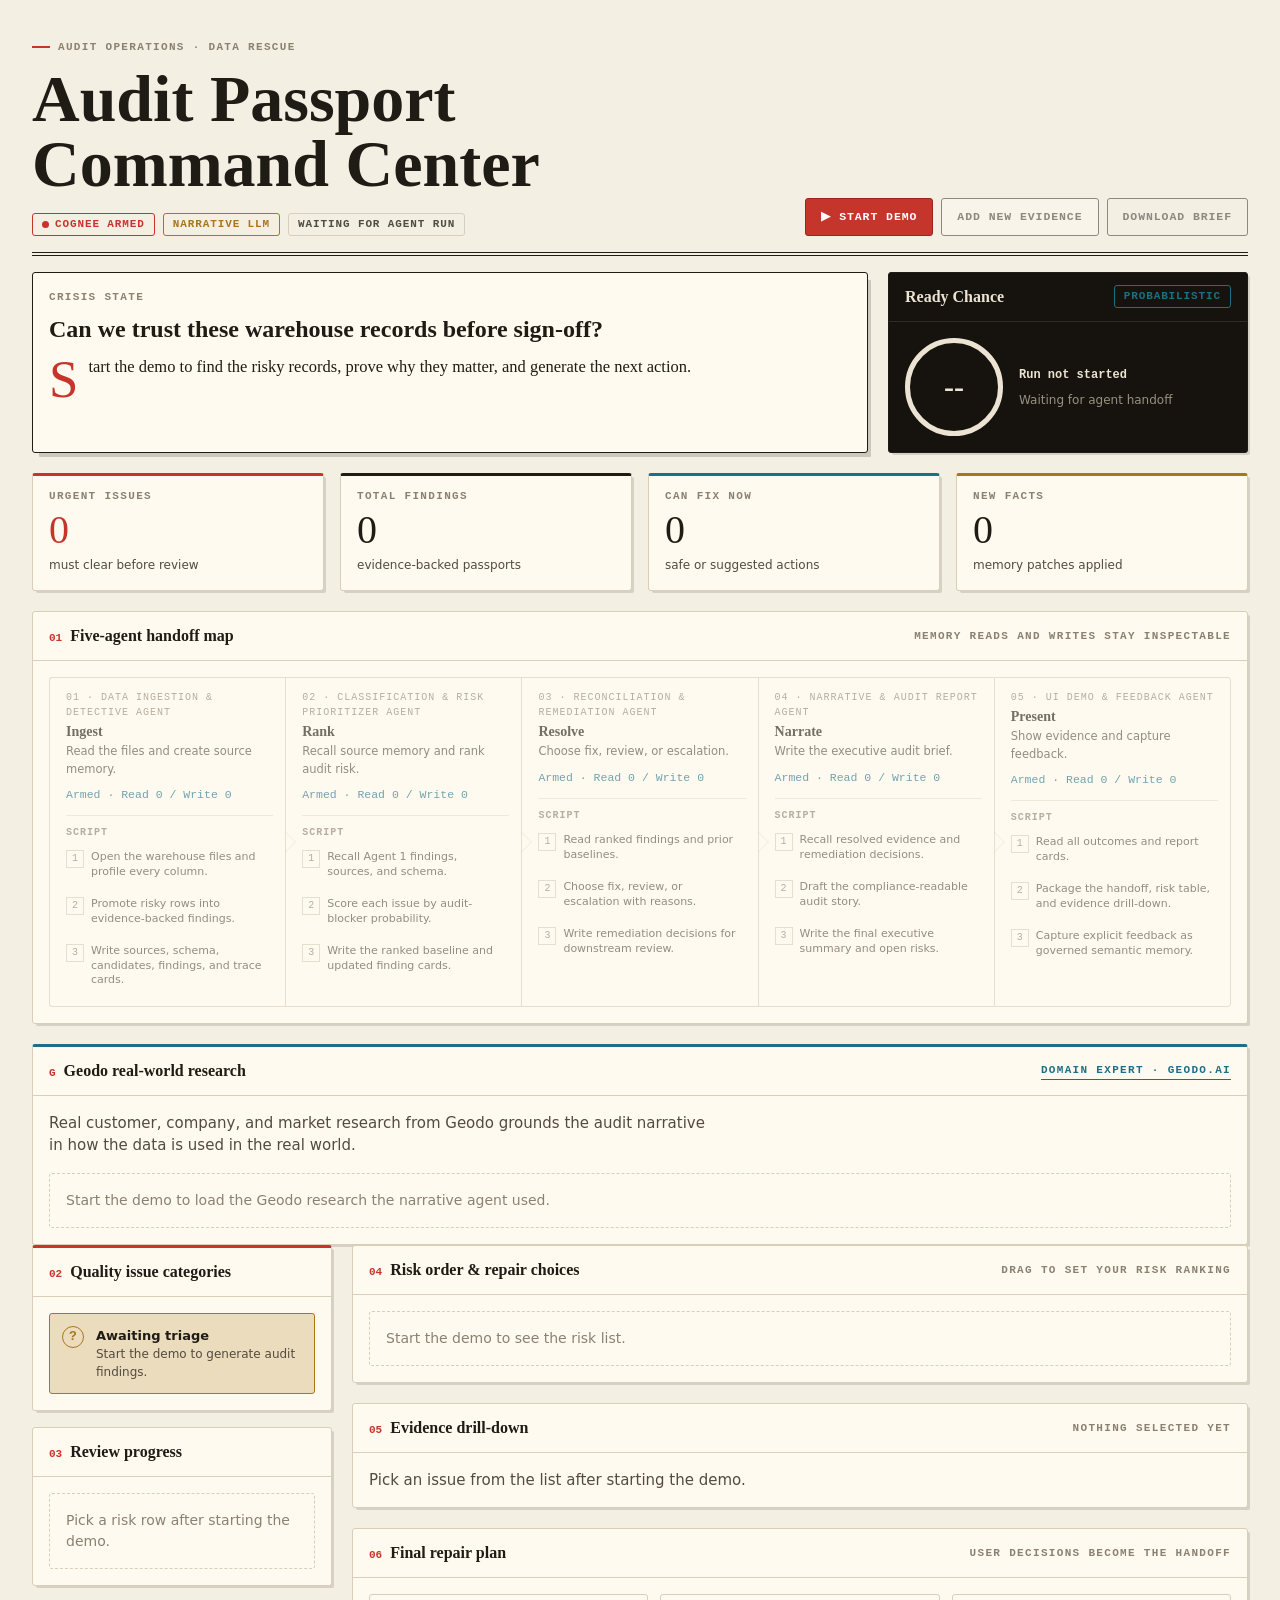
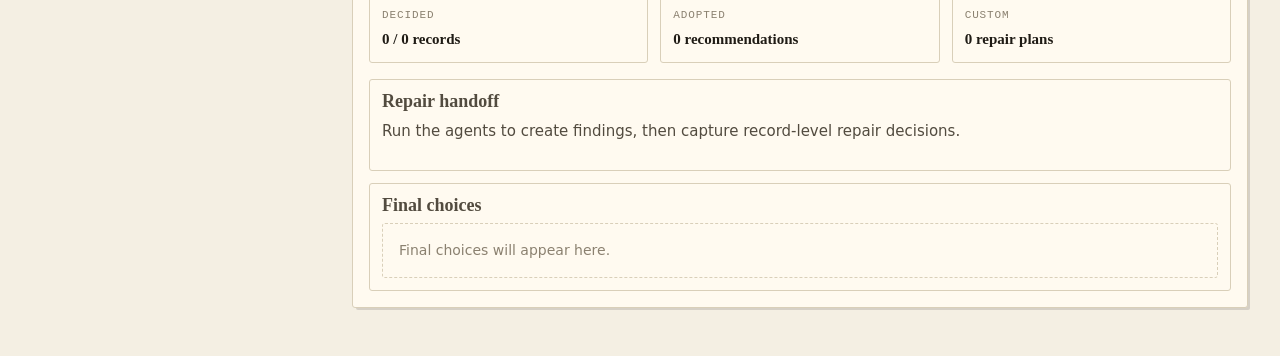
==== commit 63baa661: "Fix severity/action normalization so audit metrics are correct Agent 2/3 emitted lowercase severitie" ====
--- a/web/index.html
+++ b/web/index.html
@@ -89,6 +89,21 @@
         </div>
       </section>
 
+      <section class="card geodo-card" id="geodo">
+        <div class="card-hd">
+          <span class="panel-title"><span class="seq">G</span> Geodo real-world research</span>
+          <a class="label geodo-link" href="https://geodo.ai" target="_blank" rel="noopener">Domain Expert · geodo.ai</a>
+        </div>
+        <div class="card-bd">
+          <p class="geodo-intro" id="geodoIntro">
+            Real customer, company, and market research from Geodo grounds the audit narrative in how the data is used in the real world.
+          </p>
+          <div class="geodo-grid" id="geodoGrid">
+            <div class="empty-state">Start the demo to load the Geodo research the narrative agent used.</div>
+          </div>
+        </div>
+      </section>
+
       <section class="body-grid">
         <aside class="stack gap4">
           <div class="card card-accent-top">
@@ -136,43 +151,43 @@
               Pick an issue from the risk table after starting the demo.
             </div>
           </section>
+
+          <section class="card evidence-card action-panel" id="final-plan">
+            <div class="card-hd">
+              <span class="panel-title"><span class="seq">06</span> Final repair plan</span>
+              <span class="label">User decisions become the handoff</span>
+            </div>
+            <div class="card-bd detail-body action-body">
+              <div class="detail-summary final-summary" id="finalSummary">
+                <div>
+                  <span>Decided</span>
+                  <strong>0 / 0 records</strong>
+                </div>
+                <div>
+                  <span>Adopted</span>
+                  <strong>0 recommendations</strong>
+                </div>
+                <div>
+                  <span>Custom</span>
+                  <strong>0 repair plans</strong>
+                </div>
+              </div>
+              <div class="detail-block">
+                <h3>Repair handoff</h3>
+                <p id="rippleSummary">
+                  Adopt or reject record-level recommendations to build a final remediation plan.
+                </p>
+              </div>
+              <div class="detail-block evidence-preview">
+                <h3>Final choices</h3>
+                <div class="evidence-grid final-decision-list" id="diffCard">
+                  <div class="empty-state">Final choices will appear here.</div>
+                </div>
+              </div>
+            </div>
+          </section>
         </main>
 
-      </section>
-
-      <section class="card evidence-card action-panel" id="final-plan">
-        <div class="card-hd">
-          <span class="panel-title"><span class="seq">06</span> Final repair plan</span>
-          <span class="label">User decisions become the handoff</span>
-        </div>
-        <div class="card-bd detail-body action-body">
-          <div class="detail-summary final-summary" id="finalSummary">
-            <div>
-              <span>Decided</span>
-              <strong>0 / 0 records</strong>
-            </div>
-            <div>
-              <span>Adopted</span>
-              <strong>0 recommendations</strong>
-            </div>
-            <div>
-              <span>Custom</span>
-              <strong>0 repair plans</strong>
-            </div>
-          </div>
-          <div class="detail-block">
-            <h3>Repair handoff</h3>
-            <p id="rippleSummary">
-              Adopt or reject record-level recommendations to build a final remediation plan.
-            </p>
-          </div>
-          <div class="detail-block evidence-preview">
-            <h3>Final choices</h3>
-            <div class="evidence-grid final-decision-list" id="diffCard">
-              <div class="empty-state">Final choices will appear here.</div>
-            </div>
-          </div>
-        </div>
       </section>
     </div>
 
--- a/web/styles.css
+++ b/web/styles.css
@@ -1248,9 +1248,6 @@
   font-size: 11px;
 }
 
-.action-panel {
-  margin-top: var(--s5);
-}
 
 .action-body .detail-block:last-child {
   margin-bottom: 0;
@@ -1556,3 +1553,102 @@
     grid-template-columns: 1fr;
   }
 }
+
+/* Geodo real-world research (R04) */
+.geodo-card {
+  border-top: 3px solid var(--cool);
+}
+
+.geodo-link {
+  color: var(--cool);
+  text-decoration: none;
+  border-bottom: 1px solid var(--cool);
+}
+
+.geodo-intro {
+  margin: 0 0 var(--s4);
+  color: var(--ink-2);
+  max-width: 70ch;
+}
+
+.geodo-grid {
+  display: grid;
+  grid-template-columns: repeat(auto-fit, minmax(260px, 1fr));
+  gap: var(--s4);
+}
+
+.geodo-item {
+  border: 1px solid var(--rule);
+  border-radius: var(--radius);
+  background: var(--cool-tint);
+  padding: var(--s4);
+  display: flex;
+  flex-direction: column;
+  gap: var(--s2);
+}
+
+.geodo-top {
+  display: flex;
+  align-items: center;
+  justify-content: space-between;
+  gap: var(--s2);
+}
+
+.geodo-pill {
+  font-family: var(--font-mono);
+  font-size: 11px;
+  text-transform: uppercase;
+  letter-spacing: 0.06em;
+  color: var(--cool-ink);
+  background: var(--paper);
+  border: 1px solid var(--cool-deep);
+  border-radius: var(--radius);
+  padding: 2px var(--s2);
+}
+
+.geodo-item h3 {
+  margin: 0;
+  font-size: 16px;
+  color: var(--ink);
+}
+
+.geodo-summary {
+  margin: 0;
+  color: var(--ink-2);
+  font-size: 14px;
+}
+
+.geodo-facts {
+  margin: 0;
+  padding-left: var(--s4);
+  color: var(--ink-2);
+  font-size: 13px;
+  display: flex;
+  flex-direction: column;
+  gap: var(--s1);
+}
+
+.geodo-implication {
+  margin: 0;
+  font-size: 13px;
+  color: var(--cool-ink);
+}
+
+.geodo-foot {
+  display: flex;
+  align-items: center;
+  justify-content: space-between;
+  gap: var(--s2);
+  margin-top: auto;
+  padding-top: var(--s2);
+  border-top: 1px solid var(--rule);
+  font-family: var(--font-mono);
+  font-size: 12px;
+  color: var(--ink-3);
+}
+
+.geodo-foot a {
+  color: var(--cool);
+  text-decoration: none;
+  border-bottom: 1px solid var(--cool);
+}
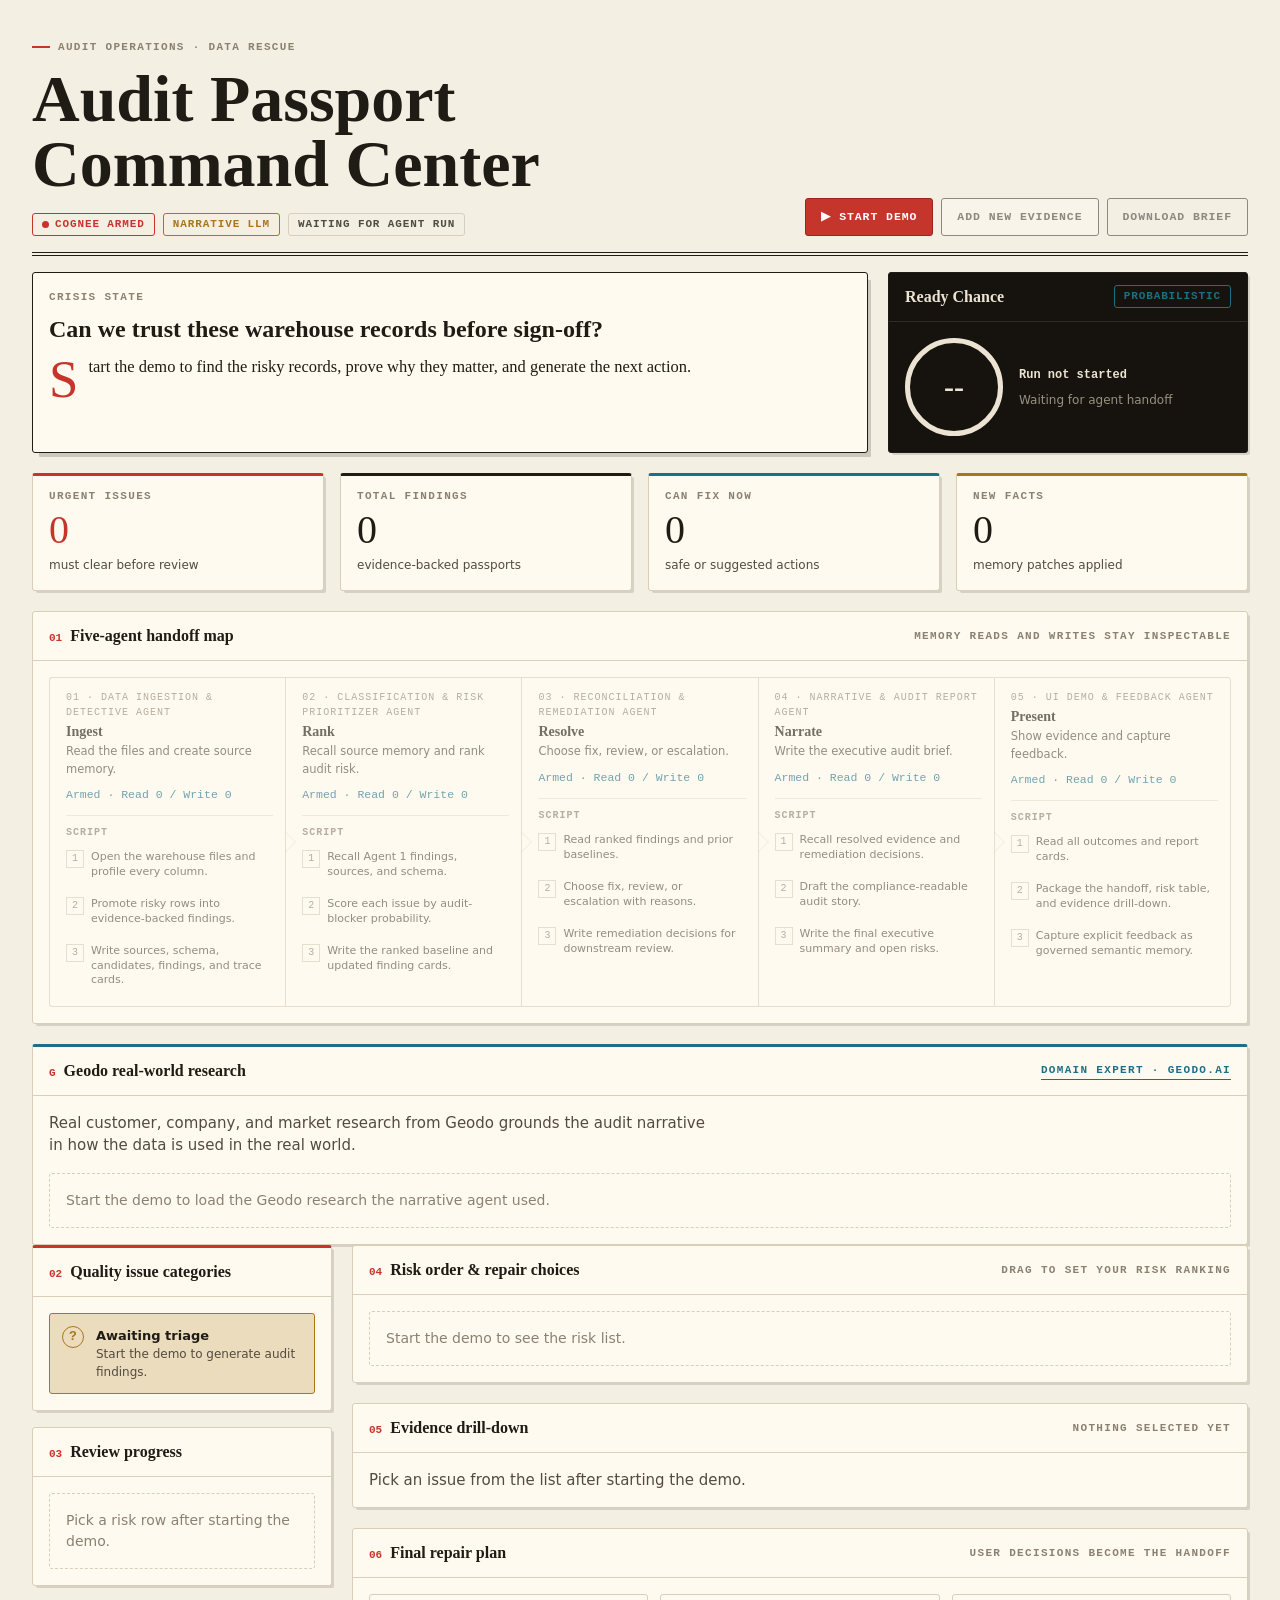
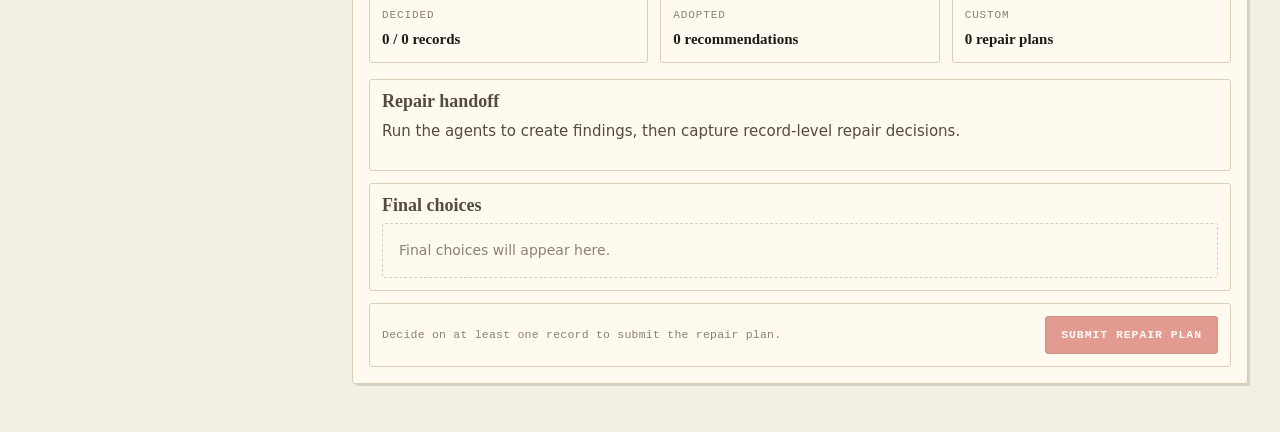
==== commit aedb0bda: "@ Add submit repair plan control to web UI Co-Authored-By: Claude Opus 4.8 <noreply@anthropic.com> @" ====
--- a/web/index.html
+++ b/web/index.html
@@ -184,6 +184,12 @@
                   <div class="empty-state">Final choices will appear here.</div>
                 </div>
               </div>
+              <div class="detail-block submit-block">
+                <div class="submit-row">
+                  <p class="submit-status" id="submitStatus">Decide on at least one record to submit the repair plan.</p>
+                  <button class="btn btn-crisis" id="submitPlanBtn" type="button" disabled>Submit repair plan</button>
+                </div>
+              </div>
             </div>
           </section>
         </main>
--- a/web/styles.css
+++ b/web/styles.css
@@ -1262,6 +1262,36 @@
   gap: var(--s2);
 }
 
+.submit-block {
+  border-top: 1px solid var(--rule);
+  padding-top: var(--s3);
+}
+
+.submit-row {
+  display: flex;
+  align-items: center;
+  justify-content: space-between;
+  gap: var(--s3);
+  flex-wrap: wrap;
+}
+
+.submit-status {
+  margin: 0;
+  color: var(--ink-3);
+  font-family: var(--font-mono);
+  font-size: 11.5px;
+  letter-spacing: 0.02em;
+}
+
+.submit-status.is-submitted {
+  color: var(--crisis-deep, var(--ink));
+  font-weight: 700;
+}
+
+.submit-row .btn {
+  white-space: nowrap;
+}
+
 .diff-grid {
   display: grid;
   gap: var(--s2);
